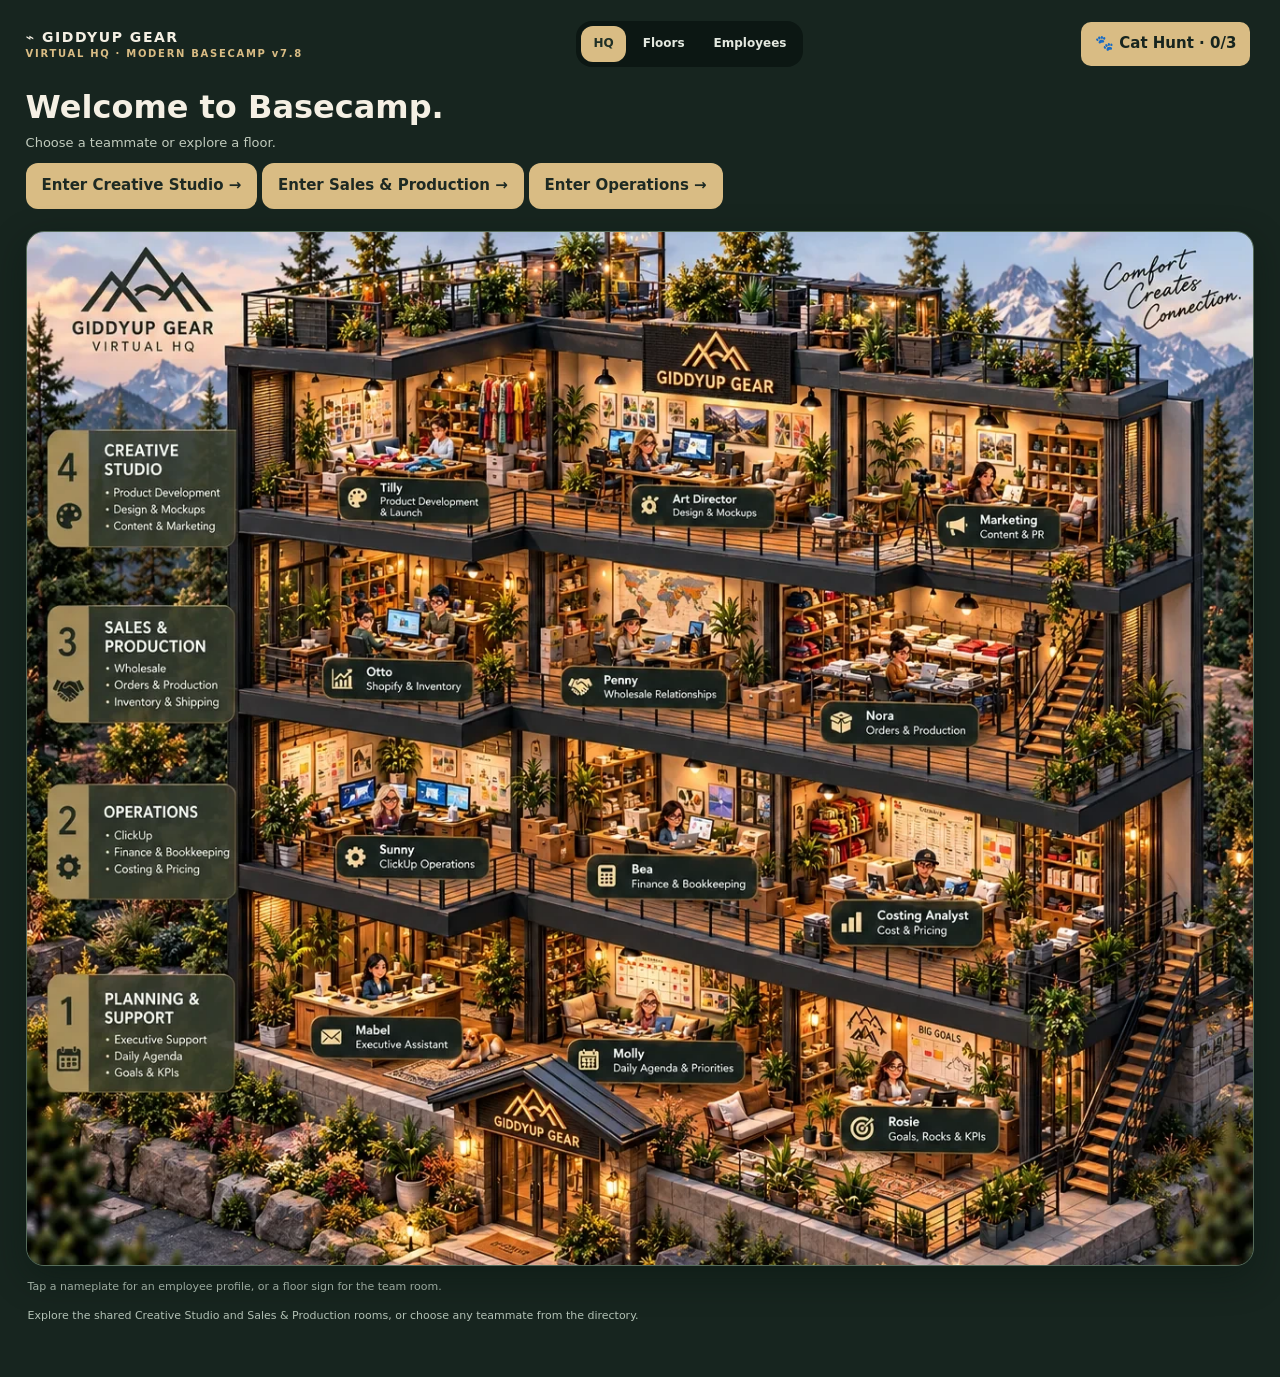
==== index.html @ e472e605 "Align mobile employee controls with approved two-person room artwork" ====
<!DOCTYPE html>
<html lang="en"><head><meta charset="utf-8"/><meta content="width=device-width,initial-scale=1,viewport-fit=cover" name="viewport"/><title>Giddyup Gear | Virtual HQ v7.8</title><style>*{box-sizing:border-box}body{margin:0;background:#17251f;color:#f5f0e4;font:15px/1.45 system-ui,-apple-system,sans-serif}button,input{font:inherit}button{cursor:pointer}button:focus-visible,input:focus-visible{outline:3px solid #d9bc84;outline-offset:2px}.app{max-width:1280px;margin:auto;padding:12px 12px 92px}.bar{display:flex;align-items:center;justify-content:space-between;gap:10px;flex-wrap:wrap;margin-bottom:12px}.brand{font-size:14px;letter-spacing:.11em;font-weight:900}.brand small{display:block;font-size:10px;color:#d9bc84;letter-spacing:.17em}.nav{display:flex;gap:5px;padding:5px;background:#0c1713;border-radius:16px}.nav button{border:0;border-radius:12px;padding:9px 12px;background:transparent;color:#e4e9e0;font-size:12px;font-weight:800}.nav button.active{background:#d9bc84;color:#203026}.intro{margin:18px 0 12px}.intro h1{font-size:clamp(23px,4vw,34px);margin:0 0 4px}.intro p{color:#c1cbbd;margin:0;font-size:13px}.panel{background:#25372f;border:1px solid #566c5b;border-radius:20px;overflow:hidden}.hero{position:relative}.hero img{width:100%;height:auto;display:block}.hero .hint{position:absolute;left:10px;bottom:10px;background:#14251bdc;border:1px solid #b4b89499;color:white;padding:7px 11px;border-radius:10px;font-size:12px}.hotspot{position:absolute;left:17%;width:82%;height:21%;border:0;background:transparent;color:transparent;cursor:pointer}.hotspot:focus-visible{outline:4px solid #d9bc84;background:#d9bc8433}.floorpick{display:grid;grid-template-columns:repeat(4,1fr);gap:8px;margin:12px 0}.floorpick button{background:#344a3c;color:#f6f0e2;border:1px solid #637a64;border-radius:12px;padding:10px 5px;font-size:12px;font-weight:800}.floorpick button.active{background:#d9bc84;color:#26362c}.floorimg{width:100%;display:block}.employee-row{display:grid;grid-template-columns:repeat(3,minmax(0,1fr));gap:8px;padding:12px;background:#20342a}.employee-row button{border:1px solid #8c9b81;border-radius:11px;background:#334c3d;color:#fff;padding:10px 4px;font-weight:800;font-size:12px}.employee-row button small{display:block;font-size:10px;font-weight:400;color:#d6d8ca}.directory{background:#f4f0e7;color:#29372c;padding:18px;border-radius:20px}.directory h2{margin:0}.directory p{font-size:13px;color:#687466}.search{width:100%;border:1px solid #c9cbbd;padding:12px;border-radius:11px;background:#fff}.filters{display:flex;flex-wrap:wrap;gap:6px;margin:13px 0}.filters button{border:1px solid #c3c8b9;background:#fff;border-radius:20px;padding:8px 11px;color:#344a3a;font-size:11px}.filters button.active{background:#344a3a;color:#fff}.cards{display:grid;grid-template-columns:repeat(3,minmax(0,1fr));gap:10px}.card{border:1px solid #dedbcd;border-radius:13px;background:#fffaf2;padding:0 0 12px;text-align:center;overflow:hidden;color:#25352b}.portrait{height:135px;background:linear-gradient(140deg,var(--shade),#f0e0c5);display:flex;justify-content:center;align-items:end}.portrait svg{height:130px;width:110px}.card strong{display:block;margin:8px 4px 0}.card span{font-size:10px;display:block;padding:0 4px;min-height:30px;color:#586b5d}.card em{font-size:10px;font-style:normal;color:#287448;font-weight:800}.card em.pending{color:#7d765f}.view[hidden]{display:none!important}.modal{position:fixed;inset:0;background:#07120ce0;z-index:10;display:none;align-items:center;justify-content:center;padding:15px}.modal.open{display:flex}.dialog{width:min(460px,100%);border-radius:20px;overflow:hidden;background:#f3efe4;color:#26352a}.dialog header{background:#2c4837;color:#fff;display:flex;justify-content:space-between;padding:14px}.dialog header button{background:transparent;border:0;color:#fff;font-size:21px}.dialog .content{padding:20px}.dialog h2{margin:0}.dialog p{font-size:13px;color:#57685a}.dialog .actions{display:flex;gap:9px;flex-wrap:wrap}.dialog .actions button{border:0;padding:12px;border-radius:10px;font-weight:800;background:#dcd8ca;color:#26352a}.dialog .actions button.primary{background:#31523c;color:white}.dialog .actions button:disabled{opacity:.5;cursor:not-allowed}.bottom{position:fixed;z-index:5;bottom:0;left:0;right:0;display:flex;justify-content:center;gap:5px;background:#111e19f5;padding:10px 10px max(10px,env(safe-area-inset-bottom));border-top:1px solid #65725e}.bottom button{flex:1;max-width:220px;border:0;border-radius:11px;background:#33463a;color:white;padding:11px 4px;font-size:12px;font-weight:800}.bottom button.active{background:#d9bc84;color:#1c2e21}.note{font-size:11px;color:#b3c2b6;margin:13px 2px}@media(min-width:760px){.cards{grid-template-columns:repeat(4,minmax(0,1fr))}.portrait{height:180px}.portrait svg{height:172px;width:150px}.app{padding:22px 25px 100px}.intro{margin:25px 0 16px}}.portrait{height:clamp(138px,26vw,235px);overflow:hidden;align-items:stretch}.portrait img{width:100%;height:100%;object-fit:cover;object-position:center 28%;display:block}.profile-image{width:100%;max-height:240px;object-fit:cover;object-position:center 27%;display:none;border-radius:13px;margin:0 0 14px}.profile-image.visible{display:block}.card{transition:transform .12s,box-shadow .12s}.card:active{transform:scale(.985)}.card.approved{border:2px solid #b89b63}.card em.approved-status{color:#5c6744}.floor-face{width:38px;height:38px;object-fit:cover;border-radius:50%;vertical-align:middle;margin-right:6px;border:2px solid #d9bc84}.employee-row button{min-height:78px}.employee-row button .floor-person{display:flex;align-items:center;justify-content:center;gap:4px}.employee-row button small{margin-top:5px}.studio-frame{position:relative;max-width:1300px;margin:0 auto;border-radius:18px;overflow:hidden;border:1px solid #8b8063;line-height:0;background:#17251f}
.studio-frame img{width:100%;height:auto;display:block}
.studio-target{position:absolute;cursor:pointer;border:2px solid transparent;background:transparent;border-radius:14px;padding:0;transition:background .15s,border-color .15s}
.studio-target:hover,.studio-target:focus-visible{border-color:#e8cc8b;background:#e8cc8b24;outline:none}
.studio-target span{position:absolute;bottom:3%;left:50%;transform:translateX(-50%);background:#15291fe8;color:#fff;border:1px solid #d9bc84;padding:9px 16px;border-radius:999px;font-weight:800;line-height:1.2;white-space:nowrap}
.studio-controls{display:flex;flex-wrap:wrap;gap:12px;justify-content:center;margin:16px auto}
.studio-controls button,.studio-entry{cursor:pointer;background:#d9bc84;color:#1e2a23;border:0;border-radius:12px;padding:12px 16px;font-weight:800}
.studio-entry{display:inline-block;margin:10px 0}
@media(max-width:700px){.studio-target span{display:none}.studio-target{border-radius:8px}.studio-controls{display:grid;grid-template-columns:1fr}.studio-controls button{min-height:44px}}
</style><style>#mobileHQ{display:none}.mobile-pairs{display:none}.mobile-pairs button{min-height:46px} @media(max-width:700px){#fullImg{display:none!important}#mobileHQ{display:block!important;width:100%;height:auto}.mobile-pairs{display:grid;grid-template-columns:repeat(2,minmax(0,1fr));gap:8px;margin:12px 0}.mobile-pairs button{border:1px solid #9ca88a;background:#263a2f;color:#f5f0e4;border-radius:12px;padding:10px;text-align:left;font-weight:700}.mobile-pairs small{display:block;color:#d9bc84;font-size:11px;font-weight:500}.hero .hint{display:none}}.studio-frame{position:relative;max-width:1300px;margin:0 auto;border-radius:18px;overflow:hidden;border:1px solid #8b8063;line-height:0;background:#17251f}
.studio-frame img{width:100%;height:auto;display:block}
.studio-target{position:absolute;cursor:pointer;border:2px solid transparent;background:transparent;border-radius:14px;padding:0;transition:background .15s,border-color .15s}
.studio-target:hover,.studio-target:focus-visible{border-color:#e8cc8b;background:#e8cc8b24;outline:none}
.studio-target span{position:absolute;bottom:3%;left:50%;transform:translateX(-50%);background:#15291fe8;color:#fff;border:1px solid #d9bc84;padding:9px 16px;border-radius:999px;font-weight:800;line-height:1.2;white-space:nowrap}
.studio-controls{display:flex;flex-wrap:wrap;gap:12px;justify-content:center;margin:16px auto}
.studio-controls button,.studio-entry{cursor:pointer;background:#d9bc84;color:#1e2a23;border:0;border-radius:12px;padding:12px 16px;font-weight:800}
.studio-entry{display:inline-block;margin:10px 0}
@media(max-width:700px){.studio-target span{display:none}.studio-target{border-radius:8px}.studio-controls{display:grid;grid-template-columns:1fr}.studio-controls button{min-height:44px}}
</style><style>
/* v7.1: portrait-first mobile HQ, preserving the complete building and signage */
@media(max-width:700px){
  html,body{width:100%;max-width:100%;overflow-x:hidden}
  .app{width:100%;max-width:100%;padding-left:8px;padding-right:8px}
  .hero{width:100%;overflow:hidden}
  #mobileHQ{display:block!important;width:100%!important;max-width:100%!important;height:auto!important;object-fit:contain!important;aspect-ratio:9/16}
  #fullImg{display:none!important}
  .mobile-pairs{grid-template-columns:repeat(2,minmax(0,1fr))}
}
.studio-frame{position:relative;max-width:1300px;margin:0 auto;border-radius:18px;overflow:hidden;border:1px solid #8b8063;line-height:0;background:#17251f}
.studio-frame img{width:100%;height:auto;display:block}
.studio-target{position:absolute;cursor:pointer;border:2px solid transparent;background:transparent;border-radius:14px;padding:0;transition:background .15s,border-color .15s}
.studio-target:hover,.studio-target:focus-visible{border-color:#e8cc8b;background:#e8cc8b24;outline:none}
.studio-target span{position:absolute;bottom:3%;left:50%;transform:translateX(-50%);background:#15291fe8;color:#fff;border:1px solid #d9bc84;padding:9px 16px;border-radius:999px;font-weight:800;line-height:1.2;white-space:nowrap}
.studio-controls{display:flex;flex-wrap:wrap;gap:12px;justify-content:center;margin:16px auto}
.studio-controls button,.studio-entry{cursor:pointer;background:#d9bc84;color:#1e2a23;border:0;border-radius:12px;padding:12px 16px;font-weight:800}
.studio-entry{display:inline-block;margin:10px 0}
@media(max-width:700px){.studio-target span{display:none}.studio-target{border-radius:8px}.studio-controls{display:grid;grid-template-columns:1fr}.studio-controls button{min-height:44px}}
</style><style id="v74-styles">
.hero .hotspot{display:none!important}
.hq-hit{position:absolute;z-index:3;border:0;background:transparent;color:transparent;cursor:pointer;border-radius:8px;padding:0;touch-action:manipulation}
.hq-hit:focus-visible{outline:3px solid #d9bc84;outline-offset:0;background:#d9bc843b}
.hq-hit.mobile{display:none}
.floor-toolbar{display:flex;align-items:center;justify-content:space-between;gap:10px;margin:4px 0 12px}
.floor-toolbar button{background:#d9bc84;color:#203026;border:0;border-radius:12px;padding:10px 14px;font-weight:800}
#floorCounter{font-size:12px;color:#d9bc84;font-weight:700}
#floorPeople button{transition:background .16s,transform .16s}
#floorPeople button:active{transform:scale(.98)}
#personStatus{font-size:13px}
@media(max-width:700px){
 .hq-hit.desktop{display:none}
 .hq-hit.mobile{display:block}
 #floorPeople{grid-template-columns:repeat(2,minmax(0,1fr));gap:10px}
 #floorPeople button{min-height:96px}
 #floorImg{aspect-ratio:1000/210;object-fit:cover;object-position:center;max-height:220px}
 #floorpick{grid-template-columns:repeat(3,minmax(0,1fr))}
 .mobile-pairs{grid-template-columns:repeat(2,minmax(0,1fr));gap:8px}
 .mobile-pairs button{min-height:58px}
 .hero .hint{display:block;position:static;border:0;border-radius:0;background:#14251b;color:#e8dec7;text-align:center;font-size:12px}
}
@media(min-width:701px){.mobile-pairs{display:none}}
@media(prefers-reduced-motion:reduce){*{scroll-behavior:auto!important;transition:none!important}}
.studio-frame{position:relative;max-width:1300px;margin:0 auto;border-radius:18px;overflow:hidden;border:1px solid #8b8063;line-height:0;background:#17251f}
.studio-frame img{width:100%;height:auto;display:block}
.studio-target{position:absolute;cursor:pointer;border:2px solid transparent;background:transparent;border-radius:14px;padding:0;transition:background .15s,border-color .15s}
.studio-target:hover,.studio-target:focus-visible{border-color:#e8cc8b;background:#e8cc8b24;outline:none}
.studio-target span{position:absolute;bottom:3%;left:50%;transform:translateX(-50%);background:#15291fe8;color:#fff;border:1px solid #d9bc84;padding:9px 16px;border-radius:999px;font-weight:800;line-height:1.2;white-space:nowrap}
.studio-controls{display:flex;flex-wrap:wrap;gap:12px;justify-content:center;margin:16px auto}
.studio-controls button,.studio-entry{cursor:pointer;background:#d9bc84;color:#1e2a23;border:0;border-radius:12px;padding:12px 16px;font-weight:800}
.studio-entry{display:inline-block;margin:10px 0}
@media(max-width:700px){.studio-target span{display:none}.studio-target{border-radius:8px}.studio-controls{display:grid;grid-template-columns:1fr}.studio-controls button{min-height:44px}}
</style><style id="v76-architectural-signage">
/* Wood-and-brass plaques sit inside the architectural sign positions, not floating labels. */
@media(min-width:701px){
 .hq-hit.desktop.floor-hit{color:inherit;display:flex;align-items:center;justify-content:flex-start;z-index:4}
 .beam-plaque{position:relative;display:flex;align-items:center;gap:4%;margin-left:7%;width:79%;min-height:63%;padding:5% 5%;border-radius:4px;
  color:#f7e8c3;text-shadow:0 1px 2px #150c07;line-height:1.12;
  background:repeating-linear-gradient(0deg,transparent 0 8px,#2b180c28 9px 10px),linear-gradient(155deg,#6c4328 0%,#382317 38%,#50311d 70%,#27170f 100%);
  border:3px ridge #956d41;box-shadow:inset 0 0 0 1px #25160e,inset 0 2px 5px #b0844b88,2px 5px 7px #140e09bb;
  transform:perspective(500px) rotateY(-4deg);pointer-events:none}
 .beam-plaque:before,.beam-plaque:after{content:"";position:absolute;top:8%;bottom:8%;width:2px;border-radius:2px;background:linear-gradient(#edc680,#715031,#ddad6c);box-shadow:1px 0 1px #241408}
 .beam-plaque:before{left:3%}.beam-plaque:after{right:3%}
 .plaque-number{font:900 clamp(13px,2.2vw,32px)/1 Georgia,serif;color:#e4bd7c;padding:0 4%;border-right:1px solid #b69262;}
 .plaque-name{flex:1;text-align:center;font:800 clamp(7px,1.05vw,16px)/1.2 system-ui,sans-serif;letter-spacing:.035em;}
 .hq-hit.desktop.floor-hit:hover .beam-plaque,.hq-hit.desktop.floor-hit:focus-visible .beam-plaque{box-shadow:inset 0 0 0 1px #25160e,0 0 0 3px #d9bc84,2px 5px 7px #140e09bb}
}
@media(max-width:700px){.beam-plaque{display:none}}
/* Popup usable on short phones, plus obvious focus. */
.dialog{max-height:calc(100dvh - 32px);overflow-y:auto}
.dialog .actions button:focus-visible,.card:focus-visible,#floorPeople button:focus-visible{outline:3px solid #a65f3c;outline-offset:2px}
@media(prefers-reduced-motion:reduce){.dialog,.card{transition:none!important}}
.studio-frame{position:relative;max-width:1300px;margin:0 auto;border-radius:18px;overflow:hidden;border:1px solid #8b8063;line-height:0;background:#17251f}
.studio-frame img{width:100%;height:auto;display:block}
.studio-target{position:absolute;cursor:pointer;border:2px solid transparent;background:transparent;border-radius:14px;padding:0;transition:background .15s,border-color .15s}
.studio-target:hover,.studio-target:focus-visible{border-color:#e8cc8b;background:#e8cc8b24;outline:none}
.studio-target span{position:absolute;bottom:3%;left:50%;transform:translateX(-50%);background:#15291fe8;color:#fff;border:1px solid #d9bc84;padding:9px 16px;border-radius:999px;font-weight:800;line-height:1.2;white-space:nowrap}
.studio-controls{display:flex;flex-wrap:wrap;gap:12px;justify-content:center;margin:16px auto}
.studio-controls button,.studio-entry{cursor:pointer;background:#d9bc84;color:#1e2a23;border:0;border-radius:12px;padding:12px 16px;font-weight:800}
.studio-entry{display:inline-block;margin:10px 0}
@media(max-width:700px){.studio-target span{display:none}.studio-target{border-radius:8px}.studio-controls{display:grid;grid-template-columns:1fr}.studio-controls button{min-height:44px}}
</style><style id="v77-wide-layout">
/* Wide desktop composition without stretching the original illustrated employees. */
@media(min-width:1000px){
 .app{max-width:1660px;padding:18px clamp(18px,2.2vw,38px) 100px}
 .hq-stage{display:grid;grid-template-columns:minmax(0,1.65fr) minmax(300px,.72fr);gap:16px;align-items:start}
 .hq-stage .hero{min-width:0;box-shadow:0 12px 35px #08150f77}
 .intro{margin:14px 0 12px}.intro h1{font-size:clamp(23px,2.4vw,32px)}
}
.desktop-wing{display:none}
@media(min-width:1000px){
 .desktop-wing{display:flex;flex-direction:column;gap:12px;min-height:100%;padding:clamp(18px,2.4vw,32px);border:1px solid #71836b;border-radius:20px;background:linear-gradient(155deg,#324c3c,#1a3027 75%);box-shadow:inset 0 1px #9aaf8566}
 .wing-kicker{color:#d9bc84;font-size:11px;font-weight:900;letter-spacing:.19em}
 .desktop-wing h2{font:700 clamp(27px,3.2vw,44px)/1.07 Georgia,serif;margin:0;color:#f5e7c8}
 .desktop-wing p{color:#d1d7c8;font-size:13px;margin:0 0 8px}
 .wing-floors{display:grid;gap:10px}
 .wing-floors button{display:grid;grid-template-columns:40px 1fr 20px;align-items:center;gap:12px;min-height:77px;text-align:left;color:#f6eedc;background:#1a2c23;border:1px solid #738064;border-radius:12px;padding:12px;cursor:pointer}
 .wing-floors button:hover,.wing-floors button:focus-visible{background:#455c44;outline:2px solid #d9bc84;outline-offset:2px}
 .wing-num{font:700 25px Georgia,serif;color:#d9bc84}
 .wing-floors strong,.wing-floors small{display:block}.wing-floors strong{font-size:14px}.wing-floors small{font-size:11px;color:#d2d3c5;margin-top:4px}
 .wing-foot{margin-top:auto;border-top:1px solid #8d9a7970;padding-top:14px;color:#d9bc84;letter-spacing:.09em;font-size:10px;font-weight:800}
}
@media(max-width:999px){.hq-stage{display:block}}
/* Maintain original 1000x1778 coordinate system, so every floor and employee target stays aligned. */
@media(max-width:700px){
 #mobileHQ{aspect-ratio:1000/1778!important;object-fit:fill!important}
 .hq-stage .hero{border-radius:14px}
 .mobile-pairs{gap:9px}
 .mobile-pairs button{min-height:64px;padding:11px;border-radius:13px}
 .mobile-pairs small{font-size:12px;line-height:1.35}
 .floor-toolbar{position:sticky;top:0;z-index:5;background:#17251ff0;padding:8px 0}
 #floorImg{aspect-ratio:1000/210;max-height:none}
 #floorPeople button{min-height:100px}
 .app{padding-bottom:calc(92px + env(safe-area-inset-bottom))}
}
@media(max-width:375px){.mobile-pairs button{padding:9px;font-size:12px}.mobile-pairs small{font-size:11px}}
.studio-frame{position:relative;max-width:1300px;margin:0 auto;border-radius:18px;overflow:hidden;border:1px solid #8b8063;line-height:0;background:#17251f}
.studio-frame img{width:100%;height:auto;display:block}
.studio-target{position:absolute;cursor:pointer;border:2px solid transparent;background:transparent;border-radius:14px;padding:0;transition:background .15s,border-color .15s}
.studio-target:hover,.studio-target:focus-visible{border-color:#e8cc8b;background:#e8cc8b24;outline:none}
.studio-target span{position:absolute;bottom:3%;left:50%;transform:translateX(-50%);background:#15291fe8;color:#fff;border:1px solid #d9bc84;padding:9px 16px;border-radius:999px;font-weight:800;line-height:1.2;white-space:nowrap}
.studio-controls{display:flex;flex-wrap:wrap;gap:12px;justify-content:center;margin:16px auto}
.studio-controls button,.studio-entry{cursor:pointer;background:#d9bc84;color:#1e2a23;border:0;border-radius:12px;padding:12px 16px;font-weight:800}
.studio-entry{display:inline-block;margin:10px 0}
@media(max-width:700px){.studio-target span{display:none}.studio-target{border-radius:8px}.studio-controls{display:grid;grid-template-columns:1fr}.studio-controls button{min-height:44px}}
</style>
<style id="v78-clean-desktop">
@media(min-width:701px) {
  .app {max-width:1500px;padding:18px clamp(16px,2vw,34px) 38px}
  .hq-stage {display:block!important}
  .hq-stage .hero {width:100%;max-width:100%;border-radius:18px;overflow:hidden}
  #fullImg {width:100%;height:auto;display:block}
  .hq-hit.desktop.floor-hit {display:block!important;background:transparent!important;color:transparent!important}
  .hq-hit.desktop.floor-hit .beam-plaque {display:none!important}
  .intro {margin:14px 0 12px}
  .intro h1 {font-size:clamp(23px,2.6vw,32px)}
  .bottom {display:none}
  .app {padding-bottom:40px}
  .hero .hint {display:none}
  .desktop-wing {display:none!important}
}
@media(max-width:700px) {
  .hq-stage {display:block!important}
  #mobileHQ {width:100%!important;height:auto!important;aspect-ratio:1000/1778!important}
  .intro {margin:12px 2px}
  .intro h1 {font-size:25px}
}
@media(min-width:701px) and (max-width:950px) {
  .app {padding:12px}
  .intro h1 {font-size:26px}
}
.studio-frame{position:relative;max-width:1300px;margin:0 auto;border-radius:18px;overflow:hidden;border:1px solid #8b8063;line-height:0;background:#17251f}
.studio-frame img{width:100%;height:auto;display:block}
.studio-target{position:absolute;cursor:pointer;border:2px solid transparent;background:transparent;border-radius:14px;padding:0;transition:background .15s,border-color .15s}
.studio-target:hover,.studio-target:focus-visible{border-color:#e8cc8b;background:#e8cc8b24;outline:none}
.studio-target span{position:absolute;bottom:3%;left:50%;transform:translateX(-50%);background:#15291fe8;color:#fff;border:1px solid #d9bc84;padding:9px 16px;border-radius:999px;font-weight:800;line-height:1.2;white-space:nowrap}
.studio-controls{display:flex;flex-wrap:wrap;gap:12px;justify-content:center;margin:16px auto}
.studio-controls button,.studio-entry{cursor:pointer;background:#d9bc84;color:#1e2a23;border:0;border-radius:12px;padding:12px 16px;font-weight:800}
.studio-entry{display:inline-block;margin:10px 0}
@media(max-width:700px){.studio-target span{display:none}.studio-target{border-radius:8px}.studio-controls{display:grid;grid-template-columns:1fr}.studio-controls button{min-height:44px}}
</style>
<style id="hq-operations-styles">
@media(max-width:700px){#studio .studio-target[data-studio-person="tilly"]{left:1%!important;top:24%!important;width:49%!important;height:52%!important}#studio .studio-target[data-studio-person="art"]{left:50%!important;top:30%!important;width:49%!important;height:48%!important}#studio .desktop-only-hotspot{display:none!important}#operations .desktop-operations-hotspot,#operations .desktop-operations-img{display:none!important}#operations .mobile-operations-hotspot,#operations .mobile-operations-img{display:block!important}#operations .studio-controls{grid-template-columns:1fr}}
#operations .mobile-operations-img,#operations .mobile-operations-hotspot{display:none!important}@media(max-width:700px){#operations .desktop-operations-img,#operations .desktop-operations-hotspot{display:none!important}#operations .mobile-operations-img{display:block!important}#operations .mobile-operations-hotspot{display:block!important}}#operations .studio-frame img{width:100%;height:auto;display:block}
<style id="hq-mobile-employee-consistency">
@media(max-width:700px){
#studio .studio-controls button[data-studio-person="marketing"]{display:none!important}
#operations .studio-controls button[data-studio-person="cost"]{display:none!important}
#studio .intro p::after{content:" On mobile, this room features Tilly and Sage.";display:block;margin-top:6px}
#operations .intro p::after{content:" On mobile, this room features Sunny and Bea.";display:block;margin-top:6px}
}
</style></head><body><main class="app"><header class="bar"><div class="brand">⌁ GIDDYUP GEAR<small>VIRTUAL HQ · MODERN BASECAMP v7.8</small></div><nav class="nav"><button class="active" data-go="hq">HQ</button><button data-go="floor">Floors</button><button data-go="people">Employees</button></nav></header>
<section class="view" id="hq"><div class="intro"><h1>Welcome to Basecamp.</h1><p>Choose a teammate or explore a floor.</p><button type="button" class="studio-entry" id="enterStudio">Enter Creative Studio →</button> <button type="button" class="studio-entry" id="enterSales">Enter Sales &amp; Production →</button> <button type="button" class="studio-entry" id="enterOperations">Enter Operations →</button></div><div class="hq-stage"><div class="panel hero"><img alt="Four-floor Giddyup Gear Virtual HQ, open-concept mountain headquarters with three employees on each floor" id="fullImg" src="assets/art-01.webp"/><img alt="Six-floor mobile Giddyup Gear Virtual HQ, two employees per floor, built-in wooden department signage and a cat" id="mobileHQ" width="1000" height="1778" loading="eager" decoding="async" src="assets/art-02.webp"/><button class="hq-hit desktop floor-hit" type="button" data-layout="desktop" data-level="0" aria-label="View desktop floor 4" style="left:1%;top:16%;width:18%;height:13%"><span class="beam-plaque"><span class="plaque-number">4</span><span class="plaque-name">CREATIVE<br>STUDIO</span></span></button><button class="hq-hit desktop person-hit" type="button" data-person-id="tilly" aria-label="Open Tilly profile" style="left:22%;top:19%;width:17%;height:12%"></button><button class="hq-hit desktop person-hit" type="button" data-person-id="art" aria-label="Open Sage profile" style="left:43%;top:19%;width:18%;height:12%"></button><button class="hq-hit desktop person-hit" type="button" data-person-id="marketing" aria-label="Open Nash profile" style="left:69%;top:19%;width:17%;height:12%"></button><button class="hq-hit desktop floor-hit" type="button" data-layout="desktop" data-level="1" aria-label="View desktop floor 3" style="left:1%;top:33%;width:18%;height:13%"><span class="beam-plaque"><span class="plaque-number">3</span><span class="plaque-name">SALES &<br>PRODUCTION</span></span></button><button class="hq-hit desktop person-hit" type="button" data-person-id="otto" aria-label="Open Otto profile" style="left:22%;top:35%;width:17%;height:12%"></button><button class="hq-hit desktop person-hit" type="button" data-person-id="penny" aria-label="Open Penny profile" style="left:43%;top:35%;width:18%;height:12%"></button><button class="hq-hit desktop person-hit" type="button" data-person-id="nora" aria-label="Open Nora profile" style="left:67%;top:35%;width:18%;height:12%"></button><button class="hq-hit desktop floor-hit" type="button" data-layout="desktop" data-level="2" aria-label="View desktop floor 2" style="left:1%;top:50%;width:18%;height:13%"><span class="beam-plaque"><span class="plaque-number">2</span><span class="plaque-name">OPERATIONS</span></span></button><button class="hq-hit desktop person-hit" type="button" data-person-id="sunny" aria-label="Open Sunny profile" style="left:22%;top:52%;width:17%;height:12%"></button><button class="hq-hit desktop person-hit" type="button" data-person-id="bea" aria-label="Open Bea profile" style="left:43%;top:52%;width:18%;height:12%"></button><button class="hq-hit desktop person-hit" type="button" data-person-id="cost" aria-label="Open Felix profile" style="left:67%;top:52%;width:18%;height:12%"></button><button class="hq-hit desktop floor-hit" type="button" data-layout="desktop" data-level="3" aria-label="View desktop floor 1" style="left:1%;top:67%;width:18%;height:13%"><span class="beam-plaque"><span class="plaque-number">1</span><span class="plaque-name">PLANNING &<br>SUPPORT</span></span></button><button class="hq-hit desktop person-hit" type="button" data-person-id="mabel" aria-label="Open Mabel profile" style="left:21%;top:69%;width:18%;height:12%"></button><button class="hq-hit desktop person-hit" type="button" data-person-id="molly" aria-label="Open Molly profile" style="left:43%;top:69%;width:18%;height:12%"></button><button class="hq-hit desktop person-hit" type="button" data-person-id="rosie" aria-label="Open Rosie profile" style="left:68%;top:69%;width:18%;height:12%"></button><button class="hq-hit mobile floor-hit" type="button" data-layout="mobile" data-level="0" aria-label="View mobile floor 6" style="left:2%;top:19.10%;width:23%;height:9.4%"></button><button class="hq-hit mobile person-hit" type="button" data-person-id="tilly" aria-label="Open Tilly profile" style="left:27.50%;top:19.50%;width:26%;height:8.6%"></button><button class="hq-hit mobile person-hit" type="button" data-person-id="art" aria-label="Open Sage profile" style="left:60.30%;top:19.50%;width:26%;height:8.6%"></button><button class="hq-hit mobile floor-hit" type="button" data-layout="mobile" data-level="1" aria-label="View mobile floor 5" style="left:2%;top:30.30%;width:23%;height:9.4%"></button><button class="hq-hit mobile person-hit" type="button" data-person-id="marketing" aria-label="Open Nash profile" style="left:27.50%;top:30.70%;width:26%;height:8.6%"></button><button class="hq-hit mobile person-hit" type="button" data-person-id="rosie" aria-label="Open Rosie profile" style="left:60.30%;top:30.70%;width:26%;height:8.6%"></button><button class="hq-hit mobile floor-hit" type="button" data-layout="mobile" data-level="2" aria-label="View mobile floor 4" style="left:2%;top:41.30%;width:23%;height:9.4%"></button><button class="hq-hit mobile person-hit" type="button" data-person-id="penny" aria-label="Open Penny profile" style="left:27.50%;top:41.70%;width:26%;height:8.6%"></button><button class="hq-hit mobile person-hit" type="button" data-person-id="nora" aria-label="Open Nora profile" style="left:60.30%;top:41.70%;width:26%;height:8.6%"></button><button class="hq-hit mobile floor-hit" type="button" data-layout="mobile" data-level="3" aria-label="View mobile floor 3" style="left:2%;top:52.70%;width:23%;height:9.4%"></button><button class="hq-hit mobile person-hit" type="button" data-person-id="otto" aria-label="Open Otto profile" style="left:27.50%;top:53.10%;width:26%;height:8.6%"></button><button class="hq-hit mobile person-hit" type="button" data-person-id="sunny" aria-label="Open Sunny profile" style="left:60.30%;top:53.10%;width:26%;height:8.6%"></button><button class="hq-hit mobile floor-hit" type="button" data-layout="mobile" data-level="4" aria-label="View mobile floor 2" style="left:2%;top:63.70%;width:23%;height:9.4%"></button><button class="hq-hit mobile person-hit" type="button" data-person-id="bea" aria-label="Open Bea profile" style="left:27.50%;top:64.10%;width:26%;height:8.6%"></button><button class="hq-hit mobile person-hit" type="button" data-person-id="cost" aria-label="Open Felix profile" style="left:60.30%;top:64.10%;width:26%;height:8.6%"></button><button class="hq-hit mobile floor-hit" type="button" data-layout="mobile" data-level="5" aria-label="View mobile floor 1" style="left:2%;top:74.90%;width:23%;height:9.4%"></button><button class="hq-hit mobile person-hit" type="button" data-person-id="mabel" aria-label="Open Mabel profile" style="left:27.50%;top:75.30%;width:26%;height:8.6%"></button><button class="hq-hit mobile person-hit" type="button" data-person-id="molly" aria-label="Open Molly profile" style="left:60.30%;top:75.30%;width:26%;height:8.6%"></button><div class="hint">Select a teammate or floor</div></div></div></div><div aria-label="Mobile floor directory" class="mobile-pairs" id="mobilePairs"></div><p class="note">Tap a nameplate for an employee profile, or a floor sign for the team room.</p></section>
<section class="view" hidden="" id="floor"><div class="intro"><h1 id="floorTitle">Creative Studio</h1><p>Explore the room, then tap the employee you need.</p></div><div class="floor-toolbar"><button type="button" id="backToHQ">← Back to HQ</button><span id="floorCounter" aria-live="polite"></span></div><div class="floorpick" id="floorpick"></div><button type="button" class="studio-entry" id="floorStudioEntry" hidden>Explore shared Creative Studio →</button><button type="button" class="studio-entry" id="floorSalesEntry" hidden>Explore shared Sales &amp; Production →</button><button type="button" class="studio-entry" id="floorOperationsEntry" hidden>Explore shared Operations →</button><div class="panel"><img alt="Illustrated department room" class="floorimg" id="floorImg" src="assets/art-03.webp"/><div class="employee-row" id="floorPeople"></div></div><p class="note">Each room is part of the original headquarters illustration. Tap a teammate to view their profile.</p></section>
<section class="view" hidden id="sales">
<div class="intro"><h1>Sales &amp; Production</h1><p>Meet Otto, Penny, and Nora in their shared workspace, one level below Creative Studio.</p></div>
<div class="floor-toolbar"><button type="button" id="salesBack">← Back to HQ</button><button type="button" class="studio-entry" id="salesToStudio">Up to Creative Studio ↑</button> <button type="button" class="studio-entry" id="salesToOperations">Down to Operations ↓</button></div>
<div class="studio-frame"><img src="assets/sales-production-approved-v1.png" width="1536" height="1024" alt="Sales and Production: Otto at his systems desk on the left, Penny at the wholesale buyer desk in the center, and Nora at her sewing and fulfillment workbench on the right, beneath a timber ceiling with mountain views."/>
<button class="studio-target" data-studio-person="otto" style="left:4%;top:25%;width:24%;height:39%" aria-label="Open Otto's profile"></button>
<button class="studio-target" data-studio-person="penny" style="left:42%;top:24%;width:24%;height:29%" aria-label="Open Penny's profile"></button>
<button class="studio-target" data-studio-person="nora" style="left:75%;top:24%;width:22%;height:30%" aria-label="Open Nora's profile"></button></div>
<div class="studio-controls"><button data-studio-person="otto">Otto · E-Commerce &amp; Systems</button><button data-studio-person="penny">Penny · Wholesale Relationships</button><button data-studio-person="nora">Nora · Orders &amp; Production</button></div><p class="note">Select a teammate in the room or use the buttons below to open their profile.</p></section><section class="view" hidden id="operations">
<div class="intro"><h1>Operations</h1><p>Meet Sunny, Bea, and Felix in their shared workspace.</p></div>
<div class="floor-toolbar"><button type="button" id="operationsBack">← Back to HQ</button><button type="button" id="operationsToSales" class="studio-entry">Up to Sales &amp; Production ↑</button></div>
<div class="studio-frame">
<img class="desktop-operations-img" src="assets/operations-desktop-approved-v1.png" alt="Operations room: Sunny on the left, Bea in the middle, Felix on the right."/>
<img class="mobile-operations-img" src="assets/operations-mobile-sunny-bea-approved-v1.png" alt="Mobile Operations room: Sunny and Bea."/>
<button class="studio-target desktop-operations-hotspot" data-studio-person="sunny" style="left:3%;top:26%;width:29%;height:57%" aria-label="Open Sunny's profile"></button>
<button class="studio-target desktop-operations-hotspot" data-studio-person="bea" style="left:35%;top:26%;width:29%;height:57%" aria-label="Open Bea's profile"></button>
<button class="studio-target desktop-operations-hotspot" data-studio-person="cost" style="left:67%;top:26%;width:30%;height:57%" aria-label="Open Felix's profile"></button>
<button class="studio-target mobile-operations-hotspot" data-studio-person="sunny" style="left:2%;top:27%;width:46%;height:55%" aria-label="Open Sunny's profile"></button>
<button class="studio-target mobile-operations-hotspot" data-studio-person="bea" style="left:51%;top:27%;width:47%;height:55%" aria-label="Open Bea's profile"></button>
</div><div class="studio-controls"><button data-studio-person="sunny">Sunny · Operations</button><button data-studio-person="bea">Bea · Finance &amp; Bookkeeping</button><button data-studio-person="cost">Felix · Costing &amp; Profitability</button></div>
<p class="note">Select an employee or use the profile buttons.</p></section><section class="view" hidden id="studio">
 <div class="intro"><h1>Creative Studio</h1><p>Meet Tilly, Sage, and Nash in their shared workspace.</p></div>
 <div class="floor-toolbar"><button type="button" id="studioBack">← Back to HQ</button><button type="button" class="studio-entry" id="studioToSales">Down to Sales &amp; Production ↓</button></div>
 <div class="studio-frame">
  <picture><source media="(max-width:700px)" srcset="assets/creative-mobile-tilly-sage-approved-v1.png"><img src="assets/creative-studio-approved-v1.png" alt="Shared Creative Studio: Tilly at the fabric workbench on the left, Sage at the design monitors in the center, and Nash at the marketing desk on the right, with the rooftop lounge beyond." id="studioArt"/></picture>
  <button class="studio-target" data-studio-person="tilly" style="left:6%;top:31%;width:24%;height:44%" aria-label="Open Tilly's profile"></button>
  <button class="studio-target" data-studio-person="art" style="left:35%;top:34%;width:26%;height:43%" aria-label="Open Sage's profile"></button>
  <button class="studio-target" data-studio-person="marketing" class="desktop-only-hotspot" style="left:66%;top:39%;width:27%;height:43%" aria-label="Open Nash's profile"></button>
 </div>
 <div class="studio-controls"><button data-studio-person="tilly">Tilly · Product Development</button><button data-studio-person="art">Sage · Artwork & Design</button><button data-studio-person="marketing">Nash · Marketing & PR</button></div>
 <p class="note">Select an employee in the artwork or use the buttons below. Assistant links open in ChatGPT and still require live acceptance testing.</p>
 </section><section class="view" hidden="" id="people"><div class="intro"><h1>AI Employee Directory</h1><p>Skip the building and find your assistant directly.</p></div><div class="directory"><h2>Meet the team</h2><p>Choose an employee to see their approved portrait and launch ChatGPT when connected.</p><input aria-label="Search employees" class="search" id="search" placeholder="Search employees or jobs…"/><div class="filters" id="filters"></div><div class="cards" id="cards"></div></div></section><p class="note">Explore the shared Creative Studio and Sales &amp; Production rooms, or choose any teammate from the directory.</p></main><nav aria-label="App navigation" class="bottom"><button class="active" data-go="hq">⌂ Headquarters</button><button data-go="floor">▤ Floors</button><button data-go="people">♙ Employees</button></nav>
<div aria-labelledby="personName" aria-modal="true" class="modal" id="modal" role="dialog"><div class="dialog" role="dialog" aria-modal="true" aria-labelledby="personName"><header><strong>AI EMPLOYEE</strong><button aria-label="Close" id="close">✕</button></header><div class="content"><img alt="" class="profile-image" id="personImage"/><h2 id="personName"></h2><strong id="personRole"></strong><p id="personDesc"></p><p id="personStatus"></p><div class="actions"><button class="primary" id="launch">Open assistant ↗</button><button id="cancel">Back</button></div></div></div></div><script>
const employees=[
{id:'tilly',name:'Tilly',role:'Product Development & Launch',desc:'Develops individual Giddyup Gear products, including naming, SKUs, product copy, and approved launches.',dept:'Creative',room:'Product Studio',prop:'🧵',skin:'#d9a47e',hair:'#75462f',shirt:'#687155',bg:'#d9bd9b',link:'https://chatgpt.com/plugins/plugins_6ace8667abcc8191bbabb7dd200dd484'},
{id:'art',name:'Sage',role:'GUG Creative Studio',desc:'Giddyup Glove print layouts (24 × 7), artwork revisions, left- and right-side product mockups, and approved visual assets.',dept:'Creative',room:'Design Atelier',prop:'🎨',skin:'#b67c56',hair:'#302c29',shirt:'#a65f3c',bg:'#c9d2bd',link:'https://chatgpt.com/plugins/plugins_6acf0c13bf4c819190579863489404c4'},
{id:'marketing',name:'Nash',role:'Marketing, Affiliates & PR',desc:'Marketing campaigns, blog content, newsletters, social media, GUG Groupies affiliates, influencer partnerships and PR.',dept:'Creative',room:'Content Studio',prop:'📷',skin:'#d9aa86',hair:'#ab6b36',shirt:'#6b8d95',bg:'#d4c4aa',link:'https://chatgpt.com/plugins/plugins_6ad02aa32764819196788c2315d3a755'},
{id:'otto',name:'Otto',role:'E-Commerce & Integrations',desc:'Shopify storefront, B2B and Faire catalog setup, Airtable inventory, Make integrations and e-commerce diagnostics. Currently restricted to read-only diagnostics pending SOP review and acceptance testing.',dept:'Sales & Production',room:'Commerce Lab',prop:'💻',skin:'#b98b69',hair:'#3d342e',shirt:'#506f69',bg:'#c8d0c2',link:'https://chatgpt.com/plugins/plugins_6ad02b3a948c8191aaca6b96341307d5'},
{id:'penny',name:'Penny',role:'Wholesale, Custom & Business Relationships',desc:'Wholesale and custom-branded accounts, collaborations, trade-show leads, Airtable CRM, Gmail drafts and buyer follow-ups.',dept:'Sales & Production',room:'Wholesale Desk',prop:'📨',skin:'#edb58c',hair:'#7c4b2d',shirt:'#ad7854',bg:'#e0c4a7',link:'https://chatgpt.com/plugins/plugins_6acfe5ce5ee08191ac26b3b1ec987702'},
{id:'nora',name:'Nora',role:'Orders & Production',desc:'Customer estimates, active orders, production planning and fulfillment.',dept:'Sales & Production',room:'Production Hub',prop:'📦',skin:'#c99570',hair:'#53372b',shirt:'#687155',bg:'#d4c9af',link:'https://chatgpt.com/plugins/plugins_6ad02f1e4b588191b9b9fedb6d658b73'},
{id:'sunny',name:'Sunny',role:'ClickUp Operations Manager',desc:'Task-system hygiene, duplicate prevention, workflows and ClickUp structure.',dept:'Operations',room:'Workflow Office',prop:'📋',skin:'#d8a47b',hair:'#aa7445',shirt:'#7d8b77',bg:'#cbd4c2',link:'https://chatgpt.com/plugins/plugins_6ad02f27d7588191a0c77c439c169771'},
{id:'bea',name:'Bea',role:'Finance & Bookkeeping',desc:'Receipts, reconciliation, bookkeeping, expense categorization and finance records.',dept:'Operations',room:'Finance Office',prop:'🧮',skin:'#d3a17c',hair:'#7c573c',shirt:'#a65f3c',bg:'#ddcbb3',link:'https://chatgpt.com/plugins/plugins_6ad02f2276c881918d10fb3a36004442'},
{id:'cost',name:'Felix',role:'Labor & COGS Analyst',desc:'Clockify timing analysis, sewing labor, materials, production efficiency, COGS and profitability scenarios.',dept:'Operations',room:'Costing Lab',prop:'📊',skin:'#b9815e',hair:'#333333',shirt:'#6b8d95',bg:'#c9c6b5',link:'https://chatgpt.com/plugins/plugins_6acfdca8722481919a88d2b738b90c72'},
{id:'mabel',name:'Mabel',role:'Personal Operations Assistant',desc:'Captures requests, calendar events and tasks, checks duplicates and routes work to the correct systems.',dept:'Planning',room:'Welcome Desk',prop:'☕',skin:'#e1ac84',hair:'#713f32',shirt:'#687155',bg:'#e2c6aa',link:'https://chatgpt.com/plugins/plugins_6acec8bc41808191839c12f1e86936b0'},
{id:'molly',name:'Molly',role:'Daily Agenda & Priorities',desc:'Daily agenda, current priorities and visual briefings from the latest available sources.',dept:'Planning',room:'Agenda Nook',prop:'🗓️',skin:'#e4b48e',hair:'#b27b4c',shirt:'#8b6e57',bg:'#d6d1bb',link:'https://chatgpt.com/plugins/plugins_6ad02f2b741c8191ad6795e8cbc15931'},
{id:'rosie',name:'Rosie',role:'Goals, Rocks & KPI Performance',desc:'Annual goals, quarterly Rocks, KPIs and performance check-ins.',dept:'Planning',room:'Strategy Corner',prop:'🎯',skin:'#c88e69',hair:'#5e352a',shirt:'#a65f3c',bg:'#d9c3ae',link:'https://chatgpt.com/plugins/plugins_6ad03e93fa98819193a2c92ee74676cb'}
];
const desktopFloors=[
 {name:'Creative Studio',ids:['tilly','art','marketing'],image:'assets/art-03.webp'},
 {name:'Sales & Production',ids:['otto','penny','nora'],image:'assets/art-05.webp'},
 {name:'Operations',ids:['sunny','bea','cost'],image:'assets/art-06.webp'},
 {name:'Planning & Support',ids:['mabel','molly','rosie'],image:'assets/art-07.webp'}
];
const mobileFloors=[
 {name:'Creative Studio',ids:['tilly','art'],image:'assets/mobile-floor-6.webp'},
 {name:'Marketing & Strategy',ids:['marketing','rosie'],image:'assets/mobile-floor-5.webp'},
 {name:'Sales & Production',ids:['penny','nora'],image:'assets/mobile-floor-4.webp'},
 {name:'Systems & Inventory',ids:['otto','sunny'],image:'assets/mobile-floor-3.webp'},
 {name:'Finance & Costing',ids:['bea','cost'],image:'assets/mobile-floor-2.webp'},
 {name:'Planning & Support',ids:['mabel','molly'],image:'assets/mobile-floor-1.webp'}
];
const art={full:'assets/art-01.webp'};
const $=s=>document.querySelector(s);
let activeFloor=0,activeLayout='desktop',filter='All',previousFocus=null;
const phone=()=>window.matchMedia('(max-width:700px)').matches;
const currentFloors=()=>activeLayout==='mobile'?mobileFloors:desktopFloors;
function show(v){document.querySelectorAll('.view').forEach(x=>x.hidden=x.id!==v);document.querySelectorAll('[data-go]').forEach(x=>x.classList.toggle('active',x.dataset.go===v));window.scrollTo({top:0,behavior:'instant'})}
function openFloor(index,layout){activeLayout=layout|| (phone()?'mobile':'desktop');activeFloor=Math.min(Math.max(index,0),currentFloors().length-1);if(activeLayout==='desktop'){if(activeFloor===0){openStudio();return}if(activeFloor===1){openSales();return}if(activeFloor===2){openOperations();return}}else if(activeFloor===0){openStudio();return}renderFloor();show('floor')}
document.querySelectorAll('[data-go]').forEach(x=>x.onclick=()=>{if(x.dataset.go==='floor')openFloor(0,phone()?'mobile':'desktop');else show(x.dataset.go)});
$('#fullImg').src=art.full;
document.querySelectorAll('[data-layout][data-level]').forEach(x=>x.addEventListener('click',()=>openFloor(Number(x.dataset.level),x.dataset.layout)));
document.querySelectorAll('.hq-hit[data-person-id]').forEach(x=>x.addEventListener('click',()=>{const e=employees.find(e=>e.id===x.dataset.personId);if(e)openPerson(e)}));
$('#backToHQ').onclick=()=>show('hq');
function openStudio(){show('studio')}
function openSales(){show('sales')}
function openOperations(){show('operations')}
$('#enterOperations').onclick=openOperations;
$('#floorOperationsEntry').onclick=openOperations;
$('#operationsBack').onclick=()=>show('hq');
$('#operationsToSales').onclick=openSales;
$('#salesToOperations').onclick=openOperations;
$('#enterSales').onclick=openSales;
$('#floorSalesEntry').onclick=openSales;
$('#studioToSales').onclick=openSales;
$('#salesToStudio').onclick=openStudio;
$('#salesBack').onclick=()=>show('hq');
$('#enterStudio').onclick=openStudio;
$('#studioBack').onclick=()=>show('hq');
$('#floorStudioEntry').onclick=openStudio;
document.querySelectorAll('[data-studio-person]').forEach(b=>b.addEventListener('click',()=>{const e=employees.find(x=>x.id===b.dataset.studioPerson);if(e)openPerson(e)}));
function renderFloor(){const floors=currentFloors(),f=floors[activeFloor];
 $('#floorOperationsEntry').hidden=!(activeLayout==='desktop' && activeFloor===2);$('#floorStudioEntry').hidden=!(activeFloor===0);$('#floorSalesEntry').hidden=!(activeLayout==='desktop' && activeFloor===1);$('#floorTitle').textContent=f.name;$('#floorCounter').textContent='Floor '+(floors.length-activeFloor)+' of '+floors.length;
 $('#floorImg').src=f.image;$('#floorImg').alt=f.name+' illustrated workspace with '+f.ids.length+' employees';
 $('#floorpick').innerHTML='';floors.forEach((item,i)=>{const b=document.createElement('button');b.className=i===activeFloor?'active':'';b.textContent='Floor '+(floors.length-i);b.setAttribute('aria-label','Floor '+(floors.length-i)+': '+item.name);b.setAttribute('aria-pressed',String(i===activeFloor));b.onclick=()=>openFloor(i,activeLayout);$('#floorpick').appendChild(b)});
 $('#floorPeople').innerHTML='';f.ids.forEach(id=>{const e=employees.find(x=>x.id===id);if(!e)return;const b=document.createElement('button');b.innerHTML='<div class="floor-person">'+(approvedPortraits[e.id]?'<img class="floor-face" src="'+approvedPortraits[e.id]+'" alt="">':'')+e.name+'</div><small>'+e.role+'</small>';b.onclick=()=>openPerson(e);$('#floorPeople').appendChild(b)})
}
function renderMobileDirectory(){const root=$('#mobilePairs');root.innerHTML='';mobileFloors.forEach((f,i)=>{const b=document.createElement('button');b.type='button';b.innerHTML='<strong>Floor '+(6-i)+' · '+f.name+'</strong><small>'+f.ids.map(id=>employees.find(e=>e.id===id)?.name).join(' + ')+'</small>';b.onclick=()=>openFloor(i,'mobile');root.appendChild(b)})}
function avatar(e){const glasses=['tilly','molly','sunny','bea','nora','art'].includes(e.id);return `<svg viewBox="0 0 110 135" aria-hidden="true" xmlns="http://www.w3.org/2000/svg"><path d="M16 135 Q18 95 43 93 L67 93 Q92 95 94 135" fill="${e.shirt}"/><path d="M43 90h24v18q-12 12-24 0z" fill="${e.skin}"/><ellipse cx="55" cy="55" rx="34" ry="43" fill="${e.hair}"/><ellipse cx="55" cy="62" rx="27" ry="34" fill="${e.skin}"/><path d="M26 50 Q28 14 56 17 Q85 18 84 52 Q69 41 64 29 Q51 49 26 50" fill="${e.hair}"/><ellipse cx="45" cy="63" rx="3" ry="4" fill="#282d28"/><ellipse cx="65" cy="63" rx="3" ry="4" fill="#282d28"/>${glasses?'<g fill="none" stroke="#383b35" stroke-width="2.8"><rect x="33" y="54" width="21" height="18" rx="7"/><rect x="56" y="54" width="21" height="18" rx="7"/><path d="M54 60h3"/></g>':''}<path d="M49 79 Q55 84 61 79" fill="none" stroke="#8b4e44" stroke-width="2" stroke-linecap="round"/></svg>`}
const approvedPortraits={"tilly":"assets/art-08.webp","mabel":"assets/art-09.webp","art":"assets/art-10.webp","otto":"assets/art-11.webp","penny":"assets/art-12.webp","nora":"assets/art-13.webp","bea":"assets/art-14.webp","cost":"assets/art-15.webp","sunny":"assets/art-16.webp","molly":"assets/art-17.webp","rosie":"assets/art-18.webp","marketing":"assets/art-19.webp"};
const groups=['All','Creative','Sales & Production','Operations','Planning'];function renderFilters(){$('#filters').innerHTML='';groups.forEach(g=>{const b=document.createElement('button');b.textContent=g;b.className=filter===g?'active':'';b.onclick=()=>{filter=g;renderFilters();renderCards()};$('#filters').appendChild(b)})}
function renderCards(){const q=$('#search').value.toLowerCase();$('#cards').innerHTML='';employees.filter(e=>(filter==='All'||e.dept===filter)&&(e.name+' '+e.role).toLowerCase().includes(q)).forEach(e=>{const b=document.createElement('button');b.className='card'+(approvedPortraits[e.id]?' approved':'');b.style.setProperty('--shade',e.bg);b.innerHTML=`<div class="portrait">${approvedPortraits[e.id]?`<img src="${approvedPortraits[e.id]}" alt="Portrait of ${e.name}" loading="lazy">`:avatar(e)}</div><strong>${e.name}</strong><span>${e.role}</span><em class="${e.link?'':'pending'}">${e.link?'● PLUGIN INSTALLED':'◇ LINK PENDING'}</em>${approvedPortraits[e.id]?'<em class="approved-status">✓ APPROVED PORTRAIT</em>':''}`;b.onclick=()=>openPerson(e);$('#cards').appendChild(b)})}
function openPerson(e){previousFocus=document.activeElement;const photo=$('#personImage');photo.classList.toggle('visible',!!approvedPortraits[e.id]);photo.src=approvedPortraits[e.id]||'';photo.alt=approvedPortraits[e.id]?'Approved portrait of '+e.name:'';$('#personName').textContent=e.name;$('#personRole').textContent=e.role;$('#personDesc').textContent=e.desc;$('#personStatus').textContent=e.link?'ChatGPT assistant link is configured; live connection and permissions have not been verified in this pilot.':'This is a planned or existing role without a verified plugin link in the app yet.';$('#launch').disabled=!e.link;$('#launch').textContent=e.link?'Open '+e.name+' in ChatGPT ↗':'Assistant link pending';$('#launch').onclick=()=>{if(e.link)window.open(e.link,'_blank','noopener,noreferrer')};$('#modal').classList.add('open');$('#close').focus()}
function close(){$('#modal').classList.remove('open');if(previousFocus&&previousFocus.focus)previousFocus.focus()}$('#close').onclick=close;$('#cancel').onclick=close;$('#modal').onclick=e=>{if(e.target.id==='modal')close()};document.addEventListener('keydown',e=>{if(e.key==='Escape')close()});$('#search').oninput=renderCards;renderMobileDirectory();renderFloor();renderFilters();renderCards();
</script><script>window.addEventListener("resize",()=>{if(document.querySelector("#floor")&&!document.querySelector("#floor").hidden){const target=window.matchMedia("(max-width:700px)").matches?"mobile":"desktop";if(activeLayout!==target)openFloor(0,target)}});</script><script>
(() => {
  const key='giddyup-cat-hunt-v1', cats=['sage','visitor','molly'];
  let found=new Set();
  try { const saved=JSON.parse(localStorage.getItem(key)||'[]'); if(Array.isArray(saved))found=new Set(saved.filter(x=>cats.includes(x))); } catch {}
  const style=document.createElement('style');
  style.textContent=`.hunt-pet{position:absolute;z-index:5;background:none;border:0;padding:0;min-width:36px;min-height:36px;cursor:pointer}.hunt-pet svg{width:100%;height:100%;filter:drop-shadow(1px 2px 2px #0008)}.hunt-pet:focus-visible{outline:3px solid #ecd194;border-radius:12px}.hunt-pet.found{outline:2px dotted #ecd194;border-radius:12px}.hunt-panel{background:#24372c;border:1px solid #b89b63;border-radius:18px;padding:18px;margin:16px 0}.hunt-panel button,.hunt-open{background:#d9bc84;color:#17251f;border:0;border-radius:10px;padding:10px 14px;min-height:44px;margin:4px;font-weight:700}.hunt-links{display:flex;flex-wrap:wrap}.hunt-grid{display:grid;grid-template-columns:repeat(4,1fr);gap:10px;max-width:540px;margin:18px auto}.hunt-grid button{min-height:72px;font-size:30px;margin:0}.hunt-grid button:disabled{opacity:.75}.hunt-status{min-height:1.5em}.hunt-panel [hidden]{display:none!important}`;
  document.head.append(style);
  const panel=document.createElement('section');panel.className='view hunt-panel';panel.id='catHunt';panel.hidden=true;
  panel.innerHTML=`<h1>Basecamp Cat Hunt</h1><p>Three cats have made themselves at home. Explore the rooms and tap each cat you spot. Find all three to unlock the secret lounge!</p><p id="huntCount"></p><div class="hunt-links"><button data-hunt-room="studio">Creative Studio</button><button data-hunt-room="sales">Sales &amp; Production</button><button id="huntPlanning">Planning &amp; Support</button></div><button id="huntHint">A little hint</button><button id="huntHome">Back to HQ</button><button id="huntReset">Restart cat hunt</button><p class="hunt-status" id="huntMessage" role="status" aria-live="polite"></p><section id="catLounge" hidden><h2>Welcome to the Secret Cat Lounge!</h2><p>Match the six pairs of basecamp treasures. Take your time—this is a cozy break.</p><p id="matchStatus" role="status" aria-live="polite"></p><div class="hunt-grid" id="matchGrid"></div><button id="newMatch">Shuffle &amp; play again</button></section><p class="note">Your finds are saved in this browser when local storage is available.</p>`;
  document.querySelector('main').append(panel);
  const entry=document.createElement('button');entry.className='hunt-open';entry.onclick=()=>{show('catHunt');update()};document.querySelector('.bar').append(entry);
  const toast=document.createElement('p');toast.className='hunt-status';toast.setAttribute('role','status');toast.style.cssText='position:fixed;bottom:74px;left:50%;transform:translateX(-50%);z-index:30;background:#17251ff5;color:#f5f0e4;padding:10px 18px;border-radius:12px;pointer-events:none;max-width:90vw';toast.hidden=true;document.body.append(toast);let toastTimer;
  function update(){entry.textContent='🐾 Cat Hunt · '+found.size+'/3';document.querySelector('#huntCount').textContent=found.size+' of 3 cats found';document.querySelector('#catLounge').hidden=found.size!==3;document.querySelectorAll('[data-cat]').forEach(b=>{b.classList.toggle('found',found.has(b.dataset.cat));b.setAttribute('aria-pressed',String(found.has(b.dataset.cat)))});}
  function discover(id){if(found.has(id))return;found.add(id);try{localStorage.setItem(key,JSON.stringify([...found]))}catch{}update();const message=found.size===3?'All three found! Open Cat Hunt to enter your secret lounge.':'You found a cat! '+found.size+' of 3 discovered.';document.querySelector('#huntMessage').textContent=message;toast.textContent=message;toast.hidden=false;clearTimeout(toastTimer);toastTimer=setTimeout(()=>toast.hidden=true,5000);}
  const catSvg=`<svg viewBox="0 0 80 70" aria-hidden="true"><path d="M53 59Q79 60 71 39" fill="none" stroke="#b78c62" stroke-width="8" stroke-linecap="round"/><ellipse cx="39" cy="49" rx="24" ry="17" fill="#b78c62"/><path d="M20 36L19 10 32 20Q40 16 47 20L60 10 59 38Q41 54 20 36" fill="#b78c62"/><path d="M23 18L24 29 30 23M55 18L54 29 48 23" fill="#dfad9c"/><path d="M29 32l5 1m14-1l-5 1" stroke="#24372c" stroke-width="3"/><path d="M37 37l4 3 4-3" fill="#73493f"/><path d="M34 41l-17 1m17-5l-18-3m31 7l17 1m-17-5l18-3" stroke="#eee0ca" stroke-width="1.5"/></svg>`;
  function pet(parent,id,position,draw){const b=document.createElement('button');b.className='hunt-pet';b.dataset.cat=id;b.style.cssText=position;b.setAttribute('aria-label',id==='molly'?"Find Molly's cat":'Find a hidden cat');if(draw)b.innerHTML=catSvg;b.onclick=()=>discover(id);parent.append(b);return b;}
  pet(document.querySelector('#studio .studio-frame'),'sage','left:46%;top:69%;width:11%;height:12%',false);
  pet(document.querySelector('#sales .studio-frame'),'visitor','left:92%;top:50%;width:4%;height:6%',true);
  const img=document.querySelector('#floorImg'),wrap=document.createElement('div');wrap.style.position='relative';img.before(wrap);wrap.append(img);
  const molly=pet(wrap,'molly','left:43%;top:65%;width:5%;height:9%',true);
  const parrot=document.createElement('span');parrot.textContent='🦜';parrot.setAttribute('role','img');parrot.setAttribute('aria-label',"Mabel's parrot");parrot.style.cssText='position:absolute;left:22%;top:35%;font-size:clamp(18px,3vw,36px);pointer-events:none';wrap.append(parrot);
  function floorPets(){const visible=img.getAttribute('src')==='assets/art-07.webp'||img.getAttribute('src')==='assets/mobile-floor-1.webp';molly.hidden=!visible;parrot.hidden=!visible;}
  new MutationObserver(floorPets).observe(img,{attributes:true,attributeFilter:['src']});floorPets();
  panel.querySelectorAll('[data-hunt-room]').forEach(b=>b.onclick=()=>show(b.dataset.huntRoom));document.querySelector('#huntPlanning').onclick=()=>openFloor(phone()?5:3,phone()?'mobile':'desktop');document.querySelector('#huntHome').onclick=()=>show('hq');
  document.querySelector('#huntHint').onclick=()=>{const hints={sage:'A soft rug makes a fine bed near a designer.',visitor:'Someone has tucked in beside the packing shelves.',molly:'Planning can wait when there is a cozy nook to curl up in.'};document.querySelector('#huntMessage').textContent=hints[cats.find(id=>!found.has(id))]||'Every cat is accounted for. Enjoy the lounge!'};
  let first=null,busy=false,pairs=0,turns=0,round=0;
  function start(){round++;first=null;busy=false;pairs=0;turns=0;const deck=['🐈','🦜','🌲','☕','🧵','🏔️'].flatMap(x=>[x,x]);for(let i=deck.length-1;i>0;i--){const j=Math.floor(Math.random()*(i+1));[deck[i],deck[j]]=[deck[j],deck[i]]}const grid=document.querySelector('#matchGrid');grid.replaceChildren();document.querySelector('#matchStatus').textContent='0 of 6 pairs · 0 turns';deck.forEach((symbol,i)=>{const b=document.createElement('button');b.textContent='✦';b.setAttribute('aria-label','Reveal card '+(i+1));b.onclick=()=>{if(busy||b.disabled||b===first)return;b.textContent=symbol;b.setAttribute('aria-label',symbol);if(!first){first=b;return}turns++;const other=first;first=null;if(other.textContent===symbol){b.disabled=other.disabled=true;pairs++;document.querySelector('#matchStatus').textContent=pairs===6?'You matched them all in '+turns+' turns. Basecamp bliss!':pairs+' of 6 pairs · '+turns+' turns'}else{busy=true;const version=round;setTimeout(()=>{if(version!==round)return;for(const card of [b,other]){card.textContent='✦';card.setAttribute('aria-label','Reveal card '+(Array.from(grid.children).indexOf(card)+1))}busy=false},850);document.querySelector('#matchStatus').textContent=pairs+' of 6 pairs · '+turns+' turns'}};grid.append(b)})}
  document.querySelector('#huntReset').onclick=()=>{found.clear();try{localStorage.removeItem(key)}catch{}document.querySelector('#huntMessage').textContent='A fresh hunt awaits!';toast.hidden=true;start();update()};document.querySelector('#newMatch').onclick=start;start();update();
})();

</script></body></html>
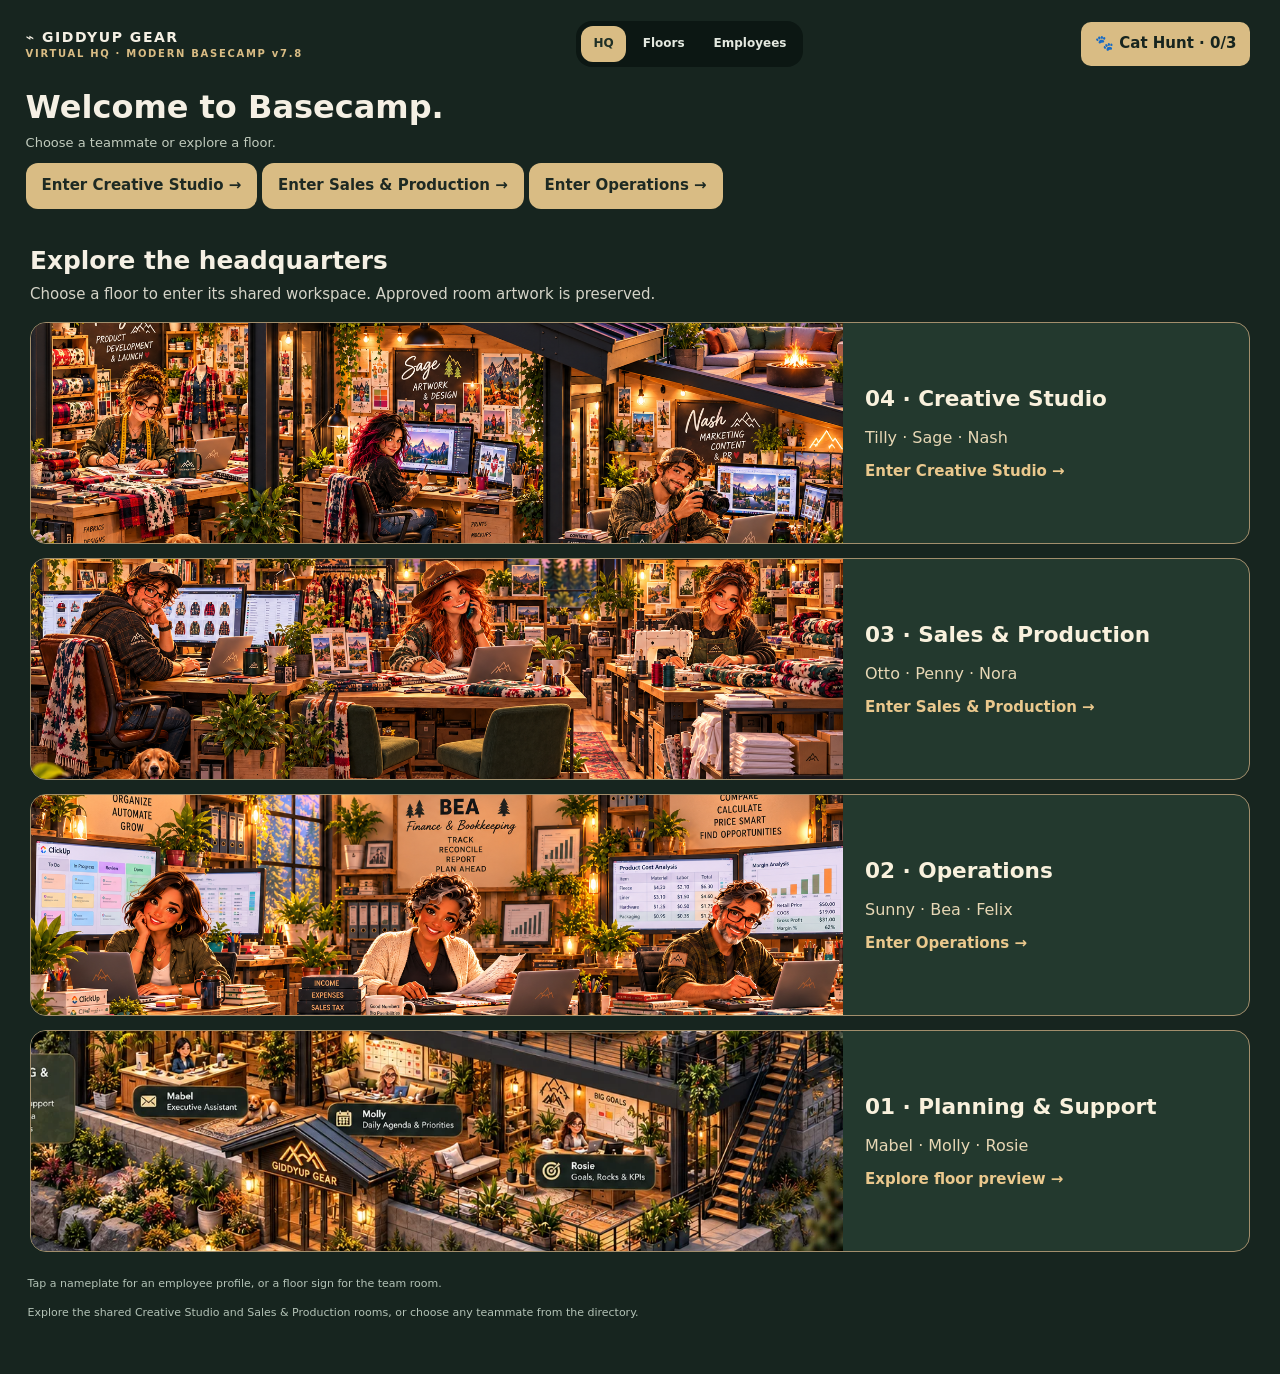
==== commit 9c34efd7: "Build desktop HQ department stack from approved artwork while preserving six-floor mobile HQ" ====
--- a/index.html
+++ b/index.html
@@ -188,8 +188,23 @@
 #studio .intro p::after{content:" On mobile, this room features Tilly and Sage.";display:block;margin-top:6px}
 #operations .intro p::after{content:" On mobile, this room features Sunny and Bea.";display:block;margin-top:6px}
 }
+</style><style id="hq-desktop-building-v2">
+#desktopBuilding{margin:24px auto;max-width:1220px}#desktopBuilding .hq-building-heading{margin-bottom:16px}#desktopBuilding .hq-building-heading h2{margin:0 0 5px;font-size:1.55rem}#desktopBuilding .hq-building-heading p{margin:0;color:#d5d4c8}
+.hq-building-stack{display:grid;gap:14px}.hq-building-floor{display:grid;grid-template-columns:minmax(0,1.6fr) minmax(240px,.8fr);align-items:stretch;width:100%;overflow:hidden;padding:0;text-align:left;background:#23392e;border:1px solid #a28e6c;border-radius:16px;color:#f9f1dd;cursor:pointer;min-height:185px}
+.hq-building-floor img{width:100%;height:220px;object-fit:cover;object-position:center 43%;display:block}
+.hq-building-caption{display:flex;flex-direction:column;justify-content:center;gap:12px;padding:22px}.hq-building-caption strong{font-size:1.35rem}.hq-building-caption small{font-size:1rem;color:#e7d7b5}.hq-building-caption>span{font-weight:800;color:#eac88d}
+.hq-building-floor:hover,.hq-building-floor:focus-visible{outline:3px solid #eac88d;outline-offset:2px}
+@media(max-width:700px){#desktopBuilding{display:none!important}}
+@media(min-width:701px){#desktopBuilding{display:block}.hq-stage{display:none!important}}
 </style></head><body><main class="app"><header class="bar"><div class="brand">⌁ GIDDYUP GEAR<small>VIRTUAL HQ · MODERN BASECAMP v7.8</small></div><nav class="nav"><button class="active" data-go="hq">HQ</button><button data-go="floor">Floors</button><button data-go="people">Employees</button></nav></header>
-<section class="view" id="hq"><div class="intro"><h1>Welcome to Basecamp.</h1><p>Choose a teammate or explore a floor.</p><button type="button" class="studio-entry" id="enterStudio">Enter Creative Studio →</button> <button type="button" class="studio-entry" id="enterSales">Enter Sales &amp; Production →</button> <button type="button" class="studio-entry" id="enterOperations">Enter Operations →</button></div><div class="hq-stage"><div class="panel hero"><img alt="Four-floor Giddyup Gear Virtual HQ, open-concept mountain headquarters with three employees on each floor" id="fullImg" src="assets/art-01.webp"/><img alt="Six-floor mobile Giddyup Gear Virtual HQ, two employees per floor, built-in wooden department signage and a cat" id="mobileHQ" width="1000" height="1778" loading="eager" decoding="async" src="assets/art-02.webp"/><button class="hq-hit desktop floor-hit" type="button" data-layout="desktop" data-level="0" aria-label="View desktop floor 4" style="left:1%;top:16%;width:18%;height:13%"><span class="beam-plaque"><span class="plaque-number">4</span><span class="plaque-name">CREATIVE<br>STUDIO</span></span></button><button class="hq-hit desktop person-hit" type="button" data-person-id="tilly" aria-label="Open Tilly profile" style="left:22%;top:19%;width:17%;height:12%"></button><button class="hq-hit desktop person-hit" type="button" data-person-id="art" aria-label="Open Sage profile" style="left:43%;top:19%;width:18%;height:12%"></button><button class="hq-hit desktop person-hit" type="button" data-person-id="marketing" aria-label="Open Nash profile" style="left:69%;top:19%;width:17%;height:12%"></button><button class="hq-hit desktop floor-hit" type="button" data-layout="desktop" data-level="1" aria-label="View desktop floor 3" style="left:1%;top:33%;width:18%;height:13%"><span class="beam-plaque"><span class="plaque-number">3</span><span class="plaque-name">SALES &<br>PRODUCTION</span></span></button><button class="hq-hit desktop person-hit" type="button" data-person-id="otto" aria-label="Open Otto profile" style="left:22%;top:35%;width:17%;height:12%"></button><button class="hq-hit desktop person-hit" type="button" data-person-id="penny" aria-label="Open Penny profile" style="left:43%;top:35%;width:18%;height:12%"></button><button class="hq-hit desktop person-hit" type="button" data-person-id="nora" aria-label="Open Nora profile" style="left:67%;top:35%;width:18%;height:12%"></button><button class="hq-hit desktop floor-hit" type="button" data-layout="desktop" data-level="2" aria-label="View desktop floor 2" style="left:1%;top:50%;width:18%;height:13%"><span class="beam-plaque"><span class="plaque-number">2</span><span class="plaque-name">OPERATIONS</span></span></button><button class="hq-hit desktop person-hit" type="button" data-person-id="sunny" aria-label="Open Sunny profile" style="left:22%;top:52%;width:17%;height:12%"></button><button class="hq-hit desktop person-hit" type="button" data-person-id="bea" aria-label="Open Bea profile" style="left:43%;top:52%;width:18%;height:12%"></button><button class="hq-hit desktop person-hit" type="button" data-person-id="cost" aria-label="Open Felix profile" style="left:67%;top:52%;width:18%;height:12%"></button><button class="hq-hit desktop floor-hit" type="button" data-layout="desktop" data-level="3" aria-label="View desktop floor 1" style="left:1%;top:67%;width:18%;height:13%"><span class="beam-plaque"><span class="plaque-number">1</span><span class="plaque-name">PLANNING &<br>SUPPORT</span></span></button><button class="hq-hit desktop person-hit" type="button" data-person-id="mabel" aria-label="Open Mabel profile" style="left:21%;top:69%;width:18%;height:12%"></button><button class="hq-hit desktop person-hit" type="button" data-person-id="molly" aria-label="Open Molly profile" style="left:43%;top:69%;width:18%;height:12%"></button><button class="hq-hit desktop person-hit" type="button" data-person-id="rosie" aria-label="Open Rosie profile" style="left:68%;top:69%;width:18%;height:12%"></button><button class="hq-hit mobile floor-hit" type="button" data-layout="mobile" data-level="0" aria-label="View mobile floor 6" style="left:2%;top:19.10%;width:23%;height:9.4%"></button><button class="hq-hit mobile person-hit" type="button" data-person-id="tilly" aria-label="Open Tilly profile" style="left:27.50%;top:19.50%;width:26%;height:8.6%"></button><button class="hq-hit mobile person-hit" type="button" data-person-id="art" aria-label="Open Sage profile" style="left:60.30%;top:19.50%;width:26%;height:8.6%"></button><button class="hq-hit mobile floor-hit" type="button" data-layout="mobile" data-level="1" aria-label="View mobile floor 5" style="left:2%;top:30.30%;width:23%;height:9.4%"></button><button class="hq-hit mobile person-hit" type="button" data-person-id="marketing" aria-label="Open Nash profile" style="left:27.50%;top:30.70%;width:26%;height:8.6%"></button><button class="hq-hit mobile person-hit" type="button" data-person-id="rosie" aria-label="Open Rosie profile" style="left:60.30%;top:30.70%;width:26%;height:8.6%"></button><button class="hq-hit mobile floor-hit" type="button" data-layout="mobile" data-level="2" aria-label="View mobile floor 4" style="left:2%;top:41.30%;width:23%;height:9.4%"></button><button class="hq-hit mobile person-hit" type="button" data-person-id="penny" aria-label="Open Penny profile" style="left:27.50%;top:41.70%;width:26%;height:8.6%"></button><button class="hq-hit mobile person-hit" type="button" data-person-id="nora" aria-label="Open Nora profile" style="left:60.30%;top:41.70%;width:26%;height:8.6%"></button><button class="hq-hit mobile floor-hit" type="button" data-layout="mobile" data-level="3" aria-label="View mobile floor 3" style="left:2%;top:52.70%;width:23%;height:9.4%"></button><button class="hq-hit mobile person-hit" type="button" data-person-id="otto" aria-label="Open Otto profile" style="left:27.50%;top:53.10%;width:26%;height:8.6%"></button><button class="hq-hit mobile person-hit" type="button" data-person-id="sunny" aria-label="Open Sunny profile" style="left:60.30%;top:53.10%;width:26%;height:8.6%"></button><button class="hq-hit mobile floor-hit" type="button" data-layout="mobile" data-level="4" aria-label="View mobile floor 2" style="left:2%;top:63.70%;width:23%;height:9.4%"></button><button class="hq-hit mobile person-hit" type="button" data-person-id="bea" aria-label="Open Bea profile" style="left:27.50%;top:64.10%;width:26%;height:8.6%"></button><button class="hq-hit mobile person-hit" type="button" data-person-id="cost" aria-label="Open Felix profile" style="left:60.30%;top:64.10%;width:26%;height:8.6%"></button><button class="hq-hit mobile floor-hit" type="button" data-layout="mobile" data-level="5" aria-label="View mobile floor 1" style="left:2%;top:74.90%;width:23%;height:9.4%"></button><button class="hq-hit mobile person-hit" type="button" data-person-id="mabel" aria-label="Open Mabel profile" style="left:27.50%;top:75.30%;width:26%;height:8.6%"></button><button class="hq-hit mobile person-hit" type="button" data-person-id="molly" aria-label="Open Molly profile" style="left:60.30%;top:75.30%;width:26%;height:8.6%"></button><div class="hint">Select a teammate or floor</div></div></div></div><div aria-label="Mobile floor directory" class="mobile-pairs" id="mobilePairs"></div><p class="note">Tap a nameplate for an employee profile, or a floor sign for the team room.</p></section>
+<section class="view" id="hq"><div class="intro"><h1>Welcome to Basecamp.</h1><p>Choose a teammate or explore a floor.</p><button type="button" class="studio-entry" id="enterStudio">Enter Creative Studio →</button> <button type="button" class="studio-entry" id="enterSales">Enter Sales &amp; Production →</button> <button type="button" class="studio-entry" id="enterOperations">Enter Operations →</button></div><div class="hq-stage"><div class="panel hero"><img alt="Four-floor Giddyup Gear Virtual HQ, open-concept mountain headquarters with three employees on each floor" id="fullImg" src="assets/art-01.webp"/><img alt="Six-floor mobile Giddyup Gear Virtual HQ, two employees per floor, built-in wooden department signage and a cat" id="mobileHQ" width="1000" height="1778" loading="eager" decoding="async" src="assets/art-02.webp"/><button class="hq-hit desktop floor-hit" type="button" data-layout="desktop" data-level="0" aria-label="View desktop floor 4" style="left:1%;top:16%;width:18%;height:13%"><span class="beam-plaque"><span class="plaque-number">4</span><span class="plaque-name">CREATIVE<br>STUDIO</span></span></button><button class="hq-hit desktop person-hit" type="button" data-person-id="tilly" aria-label="Open Tilly profile" style="left:22%;top:19%;width:17%;height:12%"></button><button class="hq-hit desktop person-hit" type="button" data-person-id="art" aria-label="Open Sage profile" style="left:43%;top:19%;width:18%;height:12%"></button><button class="hq-hit desktop person-hit" type="button" data-person-id="marketing" aria-label="Open Nash profile" style="left:69%;top:19%;width:17%;height:12%"></button><button class="hq-hit desktop floor-hit" type="button" data-layout="desktop" data-level="1" aria-label="View desktop floor 3" style="left:1%;top:33%;width:18%;height:13%"><span class="beam-plaque"><span class="plaque-number">3</span><span class="plaque-name">SALES &<br>PRODUCTION</span></span></button><button class="hq-hit desktop person-hit" type="button" data-person-id="otto" aria-label="Open Otto profile" style="left:22%;top:35%;width:17%;height:12%"></button><button class="hq-hit desktop person-hit" type="button" data-person-id="penny" aria-label="Open Penny profile" style="left:43%;top:35%;width:18%;height:12%"></button><button class="hq-hit desktop person-hit" type="button" data-person-id="nora" aria-label="Open Nora profile" style="left:67%;top:35%;width:18%;height:12%"></button><button class="hq-hit desktop floor-hit" type="button" data-layout="desktop" data-level="2" aria-label="View desktop floor 2" style="left:1%;top:50%;width:18%;height:13%"><span class="beam-plaque"><span class="plaque-number">2</span><span class="plaque-name">OPERATIONS</span></span></button><button class="hq-hit desktop person-hit" type="button" data-person-id="sunny" aria-label="Open Sunny profile" style="left:22%;top:52%;width:17%;height:12%"></button><button class="hq-hit desktop person-hit" type="button" data-person-id="bea" aria-label="Open Bea profile" style="left:43%;top:52%;width:18%;height:12%"></button><button class="hq-hit desktop person-hit" type="button" data-person-id="cost" aria-label="Open Felix profile" style="left:67%;top:52%;width:18%;height:12%"></button><button class="hq-hit desktop floor-hit" type="button" data-layout="desktop" data-level="3" aria-label="View desktop floor 1" style="left:1%;top:67%;width:18%;height:13%"><span class="beam-plaque"><span class="plaque-number">1</span><span class="plaque-name">PLANNING &<br>SUPPORT</span></span></button><button class="hq-hit desktop person-hit" type="button" data-person-id="mabel" aria-label="Open Mabel profile" style="left:21%;top:69%;width:18%;height:12%"></button><button class="hq-hit desktop person-hit" type="button" data-person-id="molly" aria-label="Open Molly profile" style="left:43%;top:69%;width:18%;height:12%"></button><button class="hq-hit desktop person-hit" type="button" data-person-id="rosie" aria-label="Open Rosie profile" style="left:68%;top:69%;width:18%;height:12%"></button><button class="hq-hit mobile floor-hit" type="button" data-layout="mobile" data-level="0" aria-label="View mobile floor 6" style="left:2%;top:19.10%;width:23%;height:9.4%"></button><button class="hq-hit mobile person-hit" type="button" data-person-id="tilly" aria-label="Open Tilly profile" style="left:27.50%;top:19.50%;width:26%;height:8.6%"></button><button class="hq-hit mobile person-hit" type="button" data-person-id="art" aria-label="Open Sage profile" style="left:60.30%;top:19.50%;width:26%;height:8.6%"></button><button class="hq-hit mobile floor-hit" type="button" data-layout="mobile" data-level="1" aria-label="View mobile floor 5" style="left:2%;top:30.30%;width:23%;height:9.4%"></button><button class="hq-hit mobile person-hit" type="button" data-person-id="marketing" aria-label="Open Nash profile" style="left:27.50%;top:30.70%;width:26%;height:8.6%"></button><button class="hq-hit mobile person-hit" type="button" data-person-id="rosie" aria-label="Open Rosie profile" style="left:60.30%;top:30.70%;width:26%;height:8.6%"></button><button class="hq-hit mobile floor-hit" type="button" data-layout="mobile" data-level="2" aria-label="View mobile floor 4" style="left:2%;top:41.30%;width:23%;height:9.4%"></button><button class="hq-hit mobile person-hit" type="button" data-person-id="penny" aria-label="Open Penny profile" style="left:27.50%;top:41.70%;width:26%;height:8.6%"></button><button class="hq-hit mobile person-hit" type="button" data-person-id="nora" aria-label="Open Nora profile" style="left:60.30%;top:41.70%;width:26%;height:8.6%"></button><button class="hq-hit mobile floor-hit" type="button" data-layout="mobile" data-level="3" aria-label="View mobile floor 3" style="left:2%;top:52.70%;width:23%;height:9.4%"></button><button class="hq-hit mobile person-hit" type="button" data-person-id="otto" aria-label="Open Otto profile" style="left:27.50%;top:53.10%;width:26%;height:8.6%"></button><button class="hq-hit mobile person-hit" type="button" data-person-id="sunny" aria-label="Open Sunny profile" style="left:60.30%;top:53.10%;width:26%;height:8.6%"></button><button class="hq-hit mobile floor-hit" type="button" data-layout="mobile" data-level="4" aria-label="View mobile floor 2" style="left:2%;top:63.70%;width:23%;height:9.4%"></button><button class="hq-hit mobile person-hit" type="button" data-person-id="bea" aria-label="Open Bea profile" style="left:27.50%;top:64.10%;width:26%;height:8.6%"></button><button class="hq-hit mobile person-hit" type="button" data-person-id="cost" aria-label="Open Felix profile" style="left:60.30%;top:64.10%;width:26%;height:8.6%"></button><button class="hq-hit mobile floor-hit" type="button" data-layout="mobile" data-level="5" aria-label="View mobile floor 1" style="left:2%;top:74.90%;width:23%;height:9.4%"></button><button class="hq-hit mobile person-hit" type="button" data-person-id="mabel" aria-label="Open Mabel profile" style="left:27.50%;top:75.30%;width:26%;height:8.6%"></button><button class="hq-hit mobile person-hit" type="button" data-person-id="molly" aria-label="Open Molly profile" style="left:60.30%;top:75.30%;width:26%;height:8.6%"></button><div class="hint">Select a teammate or floor</div></div></div></div><section id="desktopBuilding" aria-label="Desktop headquarters departments">
+<div class="hq-building-heading"><h2>Explore the headquarters</h2><p>Choose a floor to enter its shared workspace. Approved room artwork is preserved.</p></div>
+<div class="hq-building-stack">
+<button type="button" class="hq-building-floor" data-room="studio"><img src="assets/creative-studio-approved-v1.png" alt=""><span class="hq-building-caption"><strong>04 · Creative Studio</strong><small>Tilly · Sage · Nash</small><span>Enter Creative Studio →</span></span></button>
+<button type="button" class="hq-building-floor" data-room="sales"><img src="assets/sales-production-approved-v1.png" alt=""><span class="hq-building-caption"><strong>03 · Sales &amp; Production</strong><small>Otto · Penny · Nora</small><span>Enter Sales &amp; Production →</span></span></button>
+<button type="button" class="hq-building-floor" data-room="operations"><img src="assets/operations-desktop-approved-v1.png" alt=""><span class="hq-building-caption"><strong>02 · Operations</strong><small>Sunny · Bea · Felix</small><span>Enter Operations →</span></span></button>
+<button type="button" class="hq-building-floor" data-floor-index="3"><img src="assets/art-07.webp" alt=""><span class="hq-building-caption"><strong>01 · Planning &amp; Support</strong><small>Mabel · Molly · Rosie</small><span>Explore floor preview →</span></span></button>
+</div></section><div aria-label="Mobile floor directory" class="mobile-pairs" id="mobilePairs"></div><p class="note">Tap a nameplate for an employee profile, or a floor sign for the team room.</p></section>
 <section class="view" hidden="" id="floor"><div class="intro"><h1 id="floorTitle">Creative Studio</h1><p>Explore the room, then tap the employee you need.</p></div><div class="floor-toolbar"><button type="button" id="backToHQ">← Back to HQ</button><span id="floorCounter" aria-live="polite"></span></div><div class="floorpick" id="floorpick"></div><button type="button" class="studio-entry" id="floorStudioEntry" hidden>Explore shared Creative Studio →</button><button type="button" class="studio-entry" id="floorSalesEntry" hidden>Explore shared Sales &amp; Production →</button><button type="button" class="studio-entry" id="floorOperationsEntry" hidden>Explore shared Operations →</button><div class="panel"><img alt="Illustrated department room" class="floorimg" id="floorImg" src="assets/art-03.webp"/><div class="employee-row" id="floorPeople"></div></div><p class="note">Each room is part of the original headquarters illustration. Tap a teammate to view their profile.</p></section>
 <section class="view" hidden id="sales">
 <div class="intro"><h1>Sales &amp; Production</h1><p>Meet Otto, Penny, and Nora in their shared workspace, one level below Creative Studio.</p></div>
@@ -260,6 +275,8 @@
 function openFloor(index,layout){activeLayout=layout|| (phone()?'mobile':'desktop');activeFloor=Math.min(Math.max(index,0),currentFloors().length-1);if(activeLayout==='desktop'){if(activeFloor===0){openStudio();return}if(activeFloor===1){openSales();return}if(activeFloor===2){openOperations();return}}else if(activeFloor===0){openStudio();return}renderFloor();show('floor')}
 document.querySelectorAll('[data-go]').forEach(x=>x.onclick=()=>{if(x.dataset.go==='floor')openFloor(0,phone()?'mobile':'desktop');else show(x.dataset.go)});
 $('#fullImg').src=art.full;
+document.querySelectorAll('#desktopBuilding [data-room]').forEach(b=>b.addEventListener('click',()=>show(b.dataset.room)));
+document.querySelectorAll('#desktopBuilding [data-floor-index]').forEach(b=>b.addEventListener('click',()=>openFloor(Number(b.dataset.floorIndex),'desktop')));
 document.querySelectorAll('[data-layout][data-level]').forEach(x=>x.addEventListener('click',()=>openFloor(Number(x.dataset.level),x.dataset.layout)));
 document.querySelectorAll('.hq-hit[data-person-id]').forEach(x=>x.addEventListener('click',()=>{const e=employees.find(e=>e.id===x.dataset.personId);if(e)openPerson(e)}));
 $('#backToHQ').onclick=()=>show('hq');
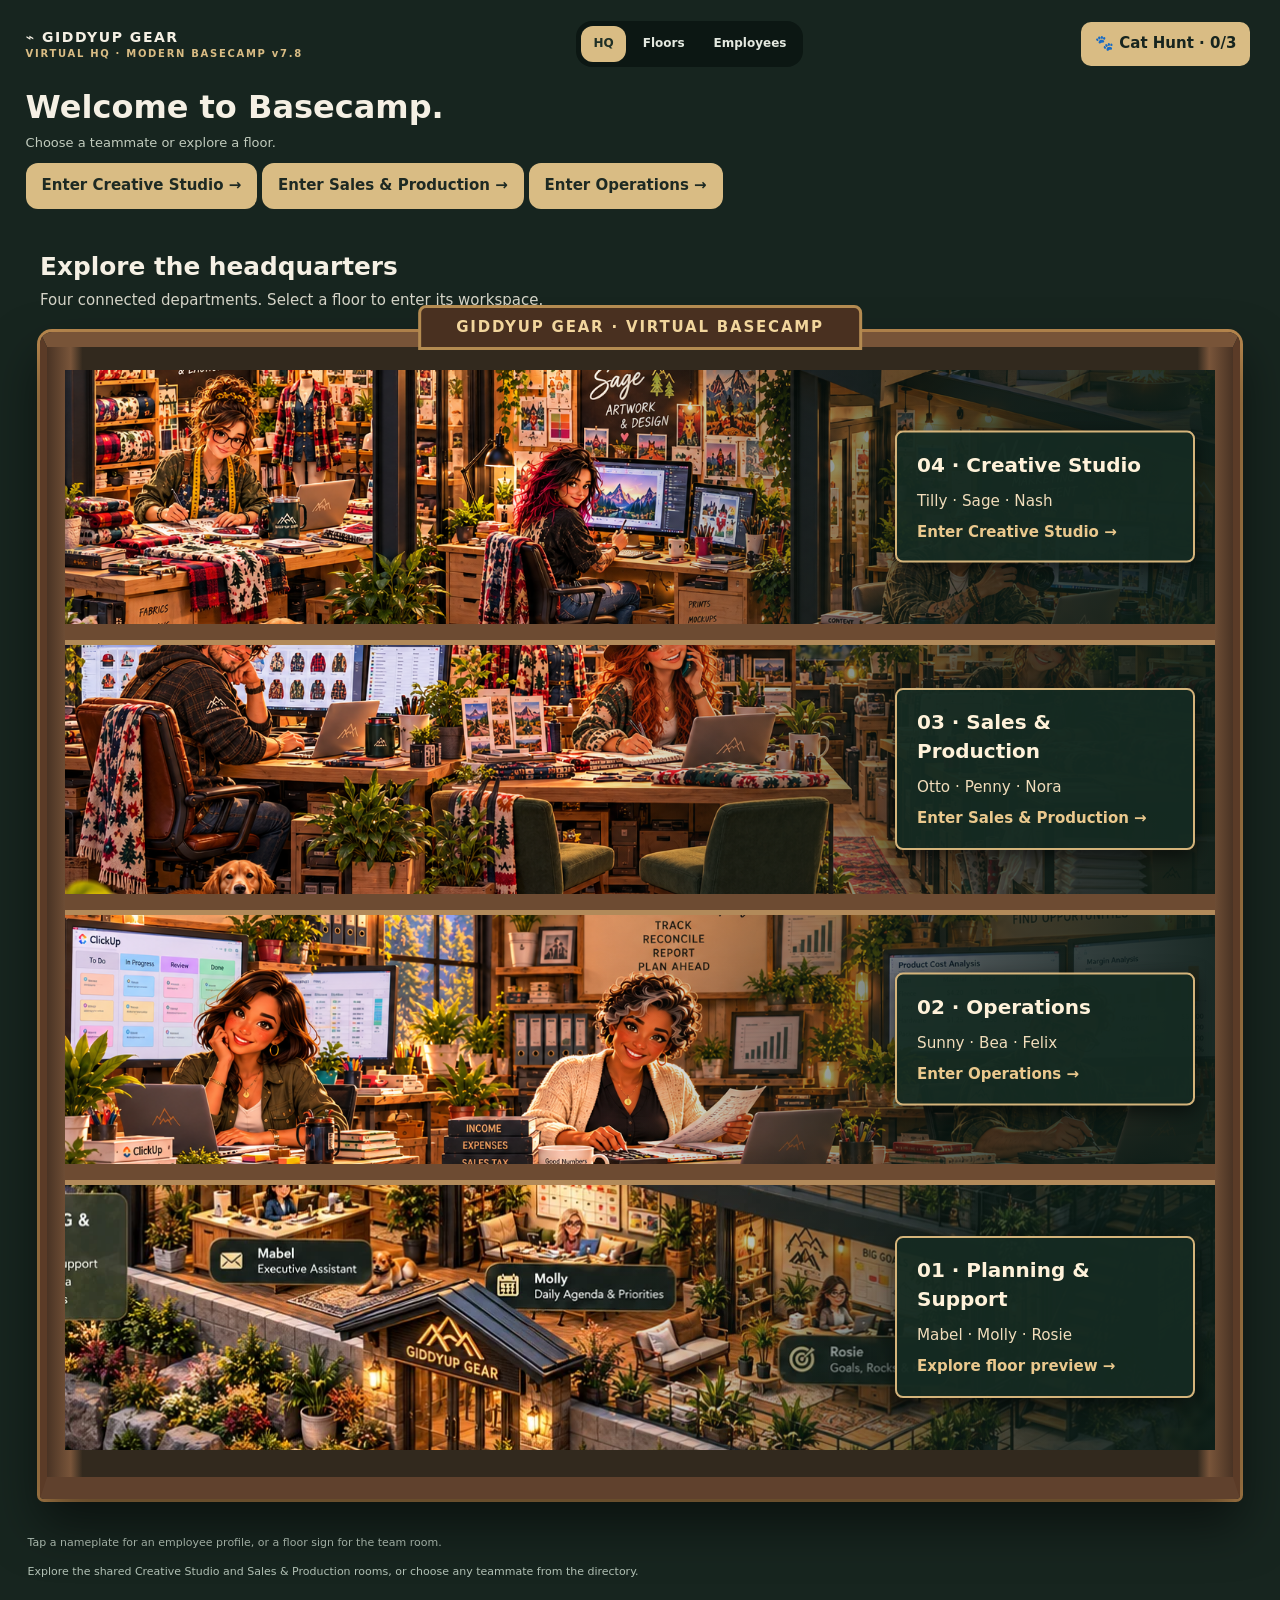
==== commit ef7e01a5: "Unify desktop HQ floor cards into connected architectural building with roof, beams and floor signag" ====
--- a/index.html
+++ b/index.html
@@ -189,16 +189,26 @@
 #operations .intro p::after{content:" On mobile, this room features Sunny and Bea.";display:block;margin-top:6px}
 }
 </style><style id="hq-desktop-building-v2">
-#desktopBuilding{margin:24px auto;max-width:1220px}#desktopBuilding .hq-building-heading{margin-bottom:16px}#desktopBuilding .hq-building-heading h2{margin:0 0 5px;font-size:1.55rem}#desktopBuilding .hq-building-heading p{margin:0;color:#d5d4c8}
-.hq-building-stack{display:grid;gap:14px}.hq-building-floor{display:grid;grid-template-columns:minmax(0,1.6fr) minmax(240px,.8fr);align-items:stretch;width:100%;overflow:hidden;padding:0;text-align:left;background:#23392e;border:1px solid #a28e6c;border-radius:16px;color:#f9f1dd;cursor:pointer;min-height:185px}
-.hq-building-floor img{width:100%;height:220px;object-fit:cover;object-position:center 43%;display:block}
-.hq-building-caption{display:flex;flex-direction:column;justify-content:center;gap:12px;padding:22px}.hq-building-caption strong{font-size:1.35rem}.hq-building-caption small{font-size:1rem;color:#e7d7b5}.hq-building-caption>span{font-weight:800;color:#eac88d}
-.hq-building-floor:hover,.hq-building-floor:focus-visible{outline:3px solid #eac88d;outline-offset:2px}
+#desktopBuilding{margin:30px auto 36px;max-width:1200px}
+#desktopBuilding .hq-building-heading{margin-bottom:20px}
+#desktopBuilding .hq-building-heading h2{margin:0 0 5px;font-size:1.55rem}
+#desktopBuilding .hq-building-heading p{margin:0;color:#d5d4c8}
+.hq-building-stack{position:relative;display:flex;flex-direction:column;gap:0;padding:23px 18px 27px;background:linear-gradient(90deg,#493324,#79553a 2%,#32291e 3%,#32291e 97%,#79553a 98%,#493324);border:7px solid #5b3b27;border-top:15px solid #785438;border-bottom:22px solid #60412d;border-radius:12px 12px 4px 4px;box-shadow:0 25px 50px #0008,0 0 0 3px #bd8b50}
+.hq-building-stack:before{content:"GIDDYUP GEAR  ·  VIRTUAL BASECAMP";position:absolute;z-index:3;top:-42px;left:50%;transform:translateX(-50%);padding:9px 35px;background:#493020;border:3px solid #b48b51;border-radius:8px 8px 0 0;color:#f2d69d;font-weight:900;letter-spacing:.12em;white-space:nowrap}
+.hq-building-floor{position:relative;display:block;width:100%;height:270px;overflow:hidden;padding:0;text-align:left;border:0;border-bottom:16px solid #6d4b32;border-top:5px solid #b28a5a;border-radius:0;background:#24382d;color:#fff2da;cursor:pointer}
+.hq-building-floor:first-child{border-top:0}.hq-building-floor:last-child{border-bottom:0}
+.hq-building-floor:after{content:"";position:absolute;inset:0;pointer-events:none;background:linear-gradient(90deg,transparent 46%,#0d1e18bb 80%,#0d1e18f0 100%)}
+.hq-building-floor img{width:100%;height:100%;object-fit:cover;object-position:center 48%;display:block}
+.hq-building-caption{position:absolute;z-index:2;right:20px;top:50%;transform:translateY(-50%);display:flex;flex-direction:column;gap:10px;width:min(30%,300px);padding:18px 20px;background:#152a22ed;border:2px solid #d5b47b;border-radius:8px;box-shadow:0 6px 20px #0009}
+.hq-building-caption strong{font-size:1.25rem}.hq-building-caption small{font-size:.95rem;color:#f1ddbb}.hq-building-caption>span{font-weight:800;color:#eac88d}
+.hq-building-floor:hover .hq-building-caption,.hq-building-floor:focus-visible .hq-building-caption{background:#315040;outline:3px solid #eac88d}
+.hq-building-floor:focus-visible{outline:4px solid #eac88d;outline-offset:2px;z-index:4}
 @media(max-width:700px){#desktopBuilding{display:none!important}}
 @media(min-width:701px){#desktopBuilding{display:block}.hq-stage{display:none!important}}
+@media(min-width:701px) and (max-width:950px){.hq-building-floor{height:220px}.hq-building-caption{width:40%}}
 </style></head><body><main class="app"><header class="bar"><div class="brand">⌁ GIDDYUP GEAR<small>VIRTUAL HQ · MODERN BASECAMP v7.8</small></div><nav class="nav"><button class="active" data-go="hq">HQ</button><button data-go="floor">Floors</button><button data-go="people">Employees</button></nav></header>
 <section class="view" id="hq"><div class="intro"><h1>Welcome to Basecamp.</h1><p>Choose a teammate or explore a floor.</p><button type="button" class="studio-entry" id="enterStudio">Enter Creative Studio →</button> <button type="button" class="studio-entry" id="enterSales">Enter Sales &amp; Production →</button> <button type="button" class="studio-entry" id="enterOperations">Enter Operations →</button></div><div class="hq-stage"><div class="panel hero"><img alt="Four-floor Giddyup Gear Virtual HQ, open-concept mountain headquarters with three employees on each floor" id="fullImg" src="assets/art-01.webp"/><img alt="Six-floor mobile Giddyup Gear Virtual HQ, two employees per floor, built-in wooden department signage and a cat" id="mobileHQ" width="1000" height="1778" loading="eager" decoding="async" src="assets/art-02.webp"/><button class="hq-hit desktop floor-hit" type="button" data-layout="desktop" data-level="0" aria-label="View desktop floor 4" style="left:1%;top:16%;width:18%;height:13%"><span class="beam-plaque"><span class="plaque-number">4</span><span class="plaque-name">CREATIVE<br>STUDIO</span></span></button><button class="hq-hit desktop person-hit" type="button" data-person-id="tilly" aria-label="Open Tilly profile" style="left:22%;top:19%;width:17%;height:12%"></button><button class="hq-hit desktop person-hit" type="button" data-person-id="art" aria-label="Open Sage profile" style="left:43%;top:19%;width:18%;height:12%"></button><button class="hq-hit desktop person-hit" type="button" data-person-id="marketing" aria-label="Open Nash profile" style="left:69%;top:19%;width:17%;height:12%"></button><button class="hq-hit desktop floor-hit" type="button" data-layout="desktop" data-level="1" aria-label="View desktop floor 3" style="left:1%;top:33%;width:18%;height:13%"><span class="beam-plaque"><span class="plaque-number">3</span><span class="plaque-name">SALES &<br>PRODUCTION</span></span></button><button class="hq-hit desktop person-hit" type="button" data-person-id="otto" aria-label="Open Otto profile" style="left:22%;top:35%;width:17%;height:12%"></button><button class="hq-hit desktop person-hit" type="button" data-person-id="penny" aria-label="Open Penny profile" style="left:43%;top:35%;width:18%;height:12%"></button><button class="hq-hit desktop person-hit" type="button" data-person-id="nora" aria-label="Open Nora profile" style="left:67%;top:35%;width:18%;height:12%"></button><button class="hq-hit desktop floor-hit" type="button" data-layout="desktop" data-level="2" aria-label="View desktop floor 2" style="left:1%;top:50%;width:18%;height:13%"><span class="beam-plaque"><span class="plaque-number">2</span><span class="plaque-name">OPERATIONS</span></span></button><button class="hq-hit desktop person-hit" type="button" data-person-id="sunny" aria-label="Open Sunny profile" style="left:22%;top:52%;width:17%;height:12%"></button><button class="hq-hit desktop person-hit" type="button" data-person-id="bea" aria-label="Open Bea profile" style="left:43%;top:52%;width:18%;height:12%"></button><button class="hq-hit desktop person-hit" type="button" data-person-id="cost" aria-label="Open Felix profile" style="left:67%;top:52%;width:18%;height:12%"></button><button class="hq-hit desktop floor-hit" type="button" data-layout="desktop" data-level="3" aria-label="View desktop floor 1" style="left:1%;top:67%;width:18%;height:13%"><span class="beam-plaque"><span class="plaque-number">1</span><span class="plaque-name">PLANNING &<br>SUPPORT</span></span></button><button class="hq-hit desktop person-hit" type="button" data-person-id="mabel" aria-label="Open Mabel profile" style="left:21%;top:69%;width:18%;height:12%"></button><button class="hq-hit desktop person-hit" type="button" data-person-id="molly" aria-label="Open Molly profile" style="left:43%;top:69%;width:18%;height:12%"></button><button class="hq-hit desktop person-hit" type="button" data-person-id="rosie" aria-label="Open Rosie profile" style="left:68%;top:69%;width:18%;height:12%"></button><button class="hq-hit mobile floor-hit" type="button" data-layout="mobile" data-level="0" aria-label="View mobile floor 6" style="left:2%;top:19.10%;width:23%;height:9.4%"></button><button class="hq-hit mobile person-hit" type="button" data-person-id="tilly" aria-label="Open Tilly profile" style="left:27.50%;top:19.50%;width:26%;height:8.6%"></button><button class="hq-hit mobile person-hit" type="button" data-person-id="art" aria-label="Open Sage profile" style="left:60.30%;top:19.50%;width:26%;height:8.6%"></button><button class="hq-hit mobile floor-hit" type="button" data-layout="mobile" data-level="1" aria-label="View mobile floor 5" style="left:2%;top:30.30%;width:23%;height:9.4%"></button><button class="hq-hit mobile person-hit" type="button" data-person-id="marketing" aria-label="Open Nash profile" style="left:27.50%;top:30.70%;width:26%;height:8.6%"></button><button class="hq-hit mobile person-hit" type="button" data-person-id="rosie" aria-label="Open Rosie profile" style="left:60.30%;top:30.70%;width:26%;height:8.6%"></button><button class="hq-hit mobile floor-hit" type="button" data-layout="mobile" data-level="2" aria-label="View mobile floor 4" style="left:2%;top:41.30%;width:23%;height:9.4%"></button><button class="hq-hit mobile person-hit" type="button" data-person-id="penny" aria-label="Open Penny profile" style="left:27.50%;top:41.70%;width:26%;height:8.6%"></button><button class="hq-hit mobile person-hit" type="button" data-person-id="nora" aria-label="Open Nora profile" style="left:60.30%;top:41.70%;width:26%;height:8.6%"></button><button class="hq-hit mobile floor-hit" type="button" data-layout="mobile" data-level="3" aria-label="View mobile floor 3" style="left:2%;top:52.70%;width:23%;height:9.4%"></button><button class="hq-hit mobile person-hit" type="button" data-person-id="otto" aria-label="Open Otto profile" style="left:27.50%;top:53.10%;width:26%;height:8.6%"></button><button class="hq-hit mobile person-hit" type="button" data-person-id="sunny" aria-label="Open Sunny profile" style="left:60.30%;top:53.10%;width:26%;height:8.6%"></button><button class="hq-hit mobile floor-hit" type="button" data-layout="mobile" data-level="4" aria-label="View mobile floor 2" style="left:2%;top:63.70%;width:23%;height:9.4%"></button><button class="hq-hit mobile person-hit" type="button" data-person-id="bea" aria-label="Open Bea profile" style="left:27.50%;top:64.10%;width:26%;height:8.6%"></button><button class="hq-hit mobile person-hit" type="button" data-person-id="cost" aria-label="Open Felix profile" style="left:60.30%;top:64.10%;width:26%;height:8.6%"></button><button class="hq-hit mobile floor-hit" type="button" data-layout="mobile" data-level="5" aria-label="View mobile floor 1" style="left:2%;top:74.90%;width:23%;height:9.4%"></button><button class="hq-hit mobile person-hit" type="button" data-person-id="mabel" aria-label="Open Mabel profile" style="left:27.50%;top:75.30%;width:26%;height:8.6%"></button><button class="hq-hit mobile person-hit" type="button" data-person-id="molly" aria-label="Open Molly profile" style="left:60.30%;top:75.30%;width:26%;height:8.6%"></button><div class="hint">Select a teammate or floor</div></div></div></div><section id="desktopBuilding" aria-label="Desktop headquarters departments">
-<div class="hq-building-heading"><h2>Explore the headquarters</h2><p>Choose a floor to enter its shared workspace. Approved room artwork is preserved.</p></div>
+<div class="hq-building-heading"><h2>Explore the headquarters</h2><p>Four connected departments. Select a floor to enter its workspace.</p></div>
 <div class="hq-building-stack">
 <button type="button" class="hq-building-floor" data-room="studio"><img src="assets/creative-studio-approved-v1.png" alt=""><span class="hq-building-caption"><strong>04 · Creative Studio</strong><small>Tilly · Sage · Nash</small><span>Enter Creative Studio →</span></span></button>
 <button type="button" class="hq-building-floor" data-room="sales"><img src="assets/sales-production-approved-v1.png" alt=""><span class="hq-building-caption"><strong>03 · Sales &amp; Production</strong><small>Otto · Penny · Nora</small><span>Enter Sales &amp; Production →</span></span></button>
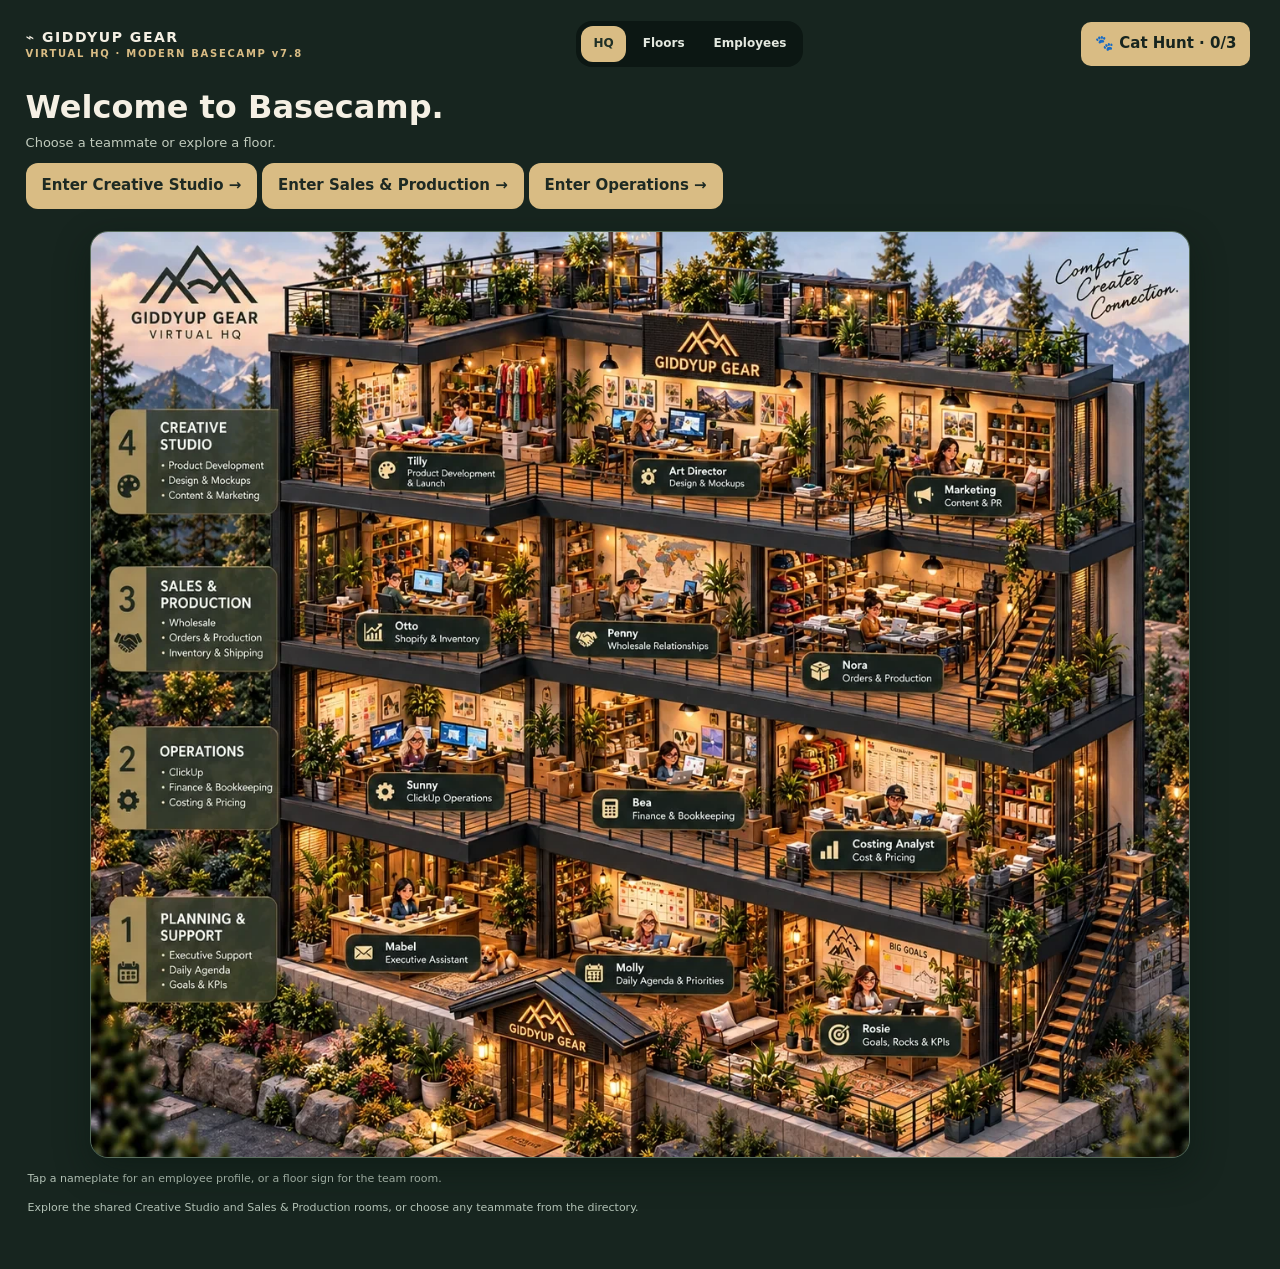
==== commit 567a48e1: "Restore cohesive illustrated cutaway HQ as desktop main building instead of department card stack" ====
--- a/index.html
+++ b/index.html
@@ -204,7 +204,7 @@
 .hq-building-floor:hover .hq-building-caption,.hq-building-floor:focus-visible .hq-building-caption{background:#315040;outline:3px solid #eac88d}
 .hq-building-floor:focus-visible{outline:4px solid #eac88d;outline-offset:2px;z-index:4}
 @media(max-width:700px){#desktopBuilding{display:none!important}}
-@media(min-width:701px){#desktopBuilding{display:block}.hq-stage{display:none!important}}
+@media(min-width:701px){#desktopBuilding{display:none!important}.hq-stage{display:block!important}.hq-stage .hero{max-width:1100px;margin:0 auto}.hq-stage .desktop-wing{display:none!important}}
 @media(min-width:701px) and (max-width:950px){.hq-building-floor{height:220px}.hq-building-caption{width:40%}}
 </style></head><body><main class="app"><header class="bar"><div class="brand">⌁ GIDDYUP GEAR<small>VIRTUAL HQ · MODERN BASECAMP v7.8</small></div><nav class="nav"><button class="active" data-go="hq">HQ</button><button data-go="floor">Floors</button><button data-go="people">Employees</button></nav></header>
 <section class="view" id="hq"><div class="intro"><h1>Welcome to Basecamp.</h1><p>Choose a teammate or explore a floor.</p><button type="button" class="studio-entry" id="enterStudio">Enter Creative Studio →</button> <button type="button" class="studio-entry" id="enterSales">Enter Sales &amp; Production →</button> <button type="button" class="studio-entry" id="enterOperations">Enter Operations →</button></div><div class="hq-stage"><div class="panel hero"><img alt="Four-floor Giddyup Gear Virtual HQ, open-concept mountain headquarters with three employees on each floor" id="fullImg" src="assets/art-01.webp"/><img alt="Six-floor mobile Giddyup Gear Virtual HQ, two employees per floor, built-in wooden department signage and a cat" id="mobileHQ" width="1000" height="1778" loading="eager" decoding="async" src="assets/art-02.webp"/><button class="hq-hit desktop floor-hit" type="button" data-layout="desktop" data-level="0" aria-label="View desktop floor 4" style="left:1%;top:16%;width:18%;height:13%"><span class="beam-plaque"><span class="plaque-number">4</span><span class="plaque-name">CREATIVE<br>STUDIO</span></span></button><button class="hq-hit desktop person-hit" type="button" data-person-id="tilly" aria-label="Open Tilly profile" style="left:22%;top:19%;width:17%;height:12%"></button><button class="hq-hit desktop person-hit" type="button" data-person-id="art" aria-label="Open Sage profile" style="left:43%;top:19%;width:18%;height:12%"></button><button class="hq-hit desktop person-hit" type="button" data-person-id="marketing" aria-label="Open Nash profile" style="left:69%;top:19%;width:17%;height:12%"></button><button class="hq-hit desktop floor-hit" type="button" data-layout="desktop" data-level="1" aria-label="View desktop floor 3" style="left:1%;top:33%;width:18%;height:13%"><span class="beam-plaque"><span class="plaque-number">3</span><span class="plaque-name">SALES &<br>PRODUCTION</span></span></button><button class="hq-hit desktop person-hit" type="button" data-person-id="otto" aria-label="Open Otto profile" style="left:22%;top:35%;width:17%;height:12%"></button><button class="hq-hit desktop person-hit" type="button" data-person-id="penny" aria-label="Open Penny profile" style="left:43%;top:35%;width:18%;height:12%"></button><button class="hq-hit desktop person-hit" type="button" data-person-id="nora" aria-label="Open Nora profile" style="left:67%;top:35%;width:18%;height:12%"></button><button class="hq-hit desktop floor-hit" type="button" data-layout="desktop" data-level="2" aria-label="View desktop floor 2" style="left:1%;top:50%;width:18%;height:13%"><span class="beam-plaque"><span class="plaque-number">2</span><span class="plaque-name">OPERATIONS</span></span></button><button class="hq-hit desktop person-hit" type="button" data-person-id="sunny" aria-label="Open Sunny profile" style="left:22%;top:52%;width:17%;height:12%"></button><button class="hq-hit desktop person-hit" type="button" data-person-id="bea" aria-label="Open Bea profile" style="left:43%;top:52%;width:18%;height:12%"></button><button class="hq-hit desktop person-hit" type="button" data-person-id="cost" aria-label="Open Felix profile" style="left:67%;top:52%;width:18%;height:12%"></button><button class="hq-hit desktop floor-hit" type="button" data-layout="desktop" data-level="3" aria-label="View desktop floor 1" style="left:1%;top:67%;width:18%;height:13%"><span class="beam-plaque"><span class="plaque-number">1</span><span class="plaque-name">PLANNING &<br>SUPPORT</span></span></button><button class="hq-hit desktop person-hit" type="button" data-person-id="mabel" aria-label="Open Mabel profile" style="left:21%;top:69%;width:18%;height:12%"></button><button class="hq-hit desktop person-hit" type="button" data-person-id="molly" aria-label="Open Molly profile" style="left:43%;top:69%;width:18%;height:12%"></button><button class="hq-hit desktop person-hit" type="button" data-person-id="rosie" aria-label="Open Rosie profile" style="left:68%;top:69%;width:18%;height:12%"></button><button class="hq-hit mobile floor-hit" type="button" data-layout="mobile" data-level="0" aria-label="View mobile floor 6" style="left:2%;top:19.10%;width:23%;height:9.4%"></button><button class="hq-hit mobile person-hit" type="button" data-person-id="tilly" aria-label="Open Tilly profile" style="left:27.50%;top:19.50%;width:26%;height:8.6%"></button><button class="hq-hit mobile person-hit" type="button" data-person-id="art" aria-label="Open Sage profile" style="left:60.30%;top:19.50%;width:26%;height:8.6%"></button><button class="hq-hit mobile floor-hit" type="button" data-layout="mobile" data-level="1" aria-label="View mobile floor 5" style="left:2%;top:30.30%;width:23%;height:9.4%"></button><button class="hq-hit mobile person-hit" type="button" data-person-id="marketing" aria-label="Open Nash profile" style="left:27.50%;top:30.70%;width:26%;height:8.6%"></button><button class="hq-hit mobile person-hit" type="button" data-person-id="rosie" aria-label="Open Rosie profile" style="left:60.30%;top:30.70%;width:26%;height:8.6%"></button><button class="hq-hit mobile floor-hit" type="button" data-layout="mobile" data-level="2" aria-label="View mobile floor 4" style="left:2%;top:41.30%;width:23%;height:9.4%"></button><button class="hq-hit mobile person-hit" type="button" data-person-id="penny" aria-label="Open Penny profile" style="left:27.50%;top:41.70%;width:26%;height:8.6%"></button><button class="hq-hit mobile person-hit" type="button" data-person-id="nora" aria-label="Open Nora profile" style="left:60.30%;top:41.70%;width:26%;height:8.6%"></button><button class="hq-hit mobile floor-hit" type="button" data-layout="mobile" data-level="3" aria-label="View mobile floor 3" style="left:2%;top:52.70%;width:23%;height:9.4%"></button><button class="hq-hit mobile person-hit" type="button" data-person-id="otto" aria-label="Open Otto profile" style="left:27.50%;top:53.10%;width:26%;height:8.6%"></button><button class="hq-hit mobile person-hit" type="button" data-person-id="sunny" aria-label="Open Sunny profile" style="left:60.30%;top:53.10%;width:26%;height:8.6%"></button><button class="hq-hit mobile floor-hit" type="button" data-layout="mobile" data-level="4" aria-label="View mobile floor 2" style="left:2%;top:63.70%;width:23%;height:9.4%"></button><button class="hq-hit mobile person-hit" type="button" data-person-id="bea" aria-label="Open Bea profile" style="left:27.50%;top:64.10%;width:26%;height:8.6%"></button><button class="hq-hit mobile person-hit" type="button" data-person-id="cost" aria-label="Open Felix profile" style="left:60.30%;top:64.10%;width:26%;height:8.6%"></button><button class="hq-hit mobile floor-hit" type="button" data-layout="mobile" data-level="5" aria-label="View mobile floor 1" style="left:2%;top:74.90%;width:23%;height:9.4%"></button><button class="hq-hit mobile person-hit" type="button" data-person-id="mabel" aria-label="Open Mabel profile" style="left:27.50%;top:75.30%;width:26%;height:8.6%"></button><button class="hq-hit mobile person-hit" type="button" data-person-id="molly" aria-label="Open Molly profile" style="left:60.30%;top:75.30%;width:26%;height:8.6%"></button><div class="hint">Select a teammate or floor</div></div></div></div><section id="desktopBuilding" aria-label="Desktop headquarters departments">
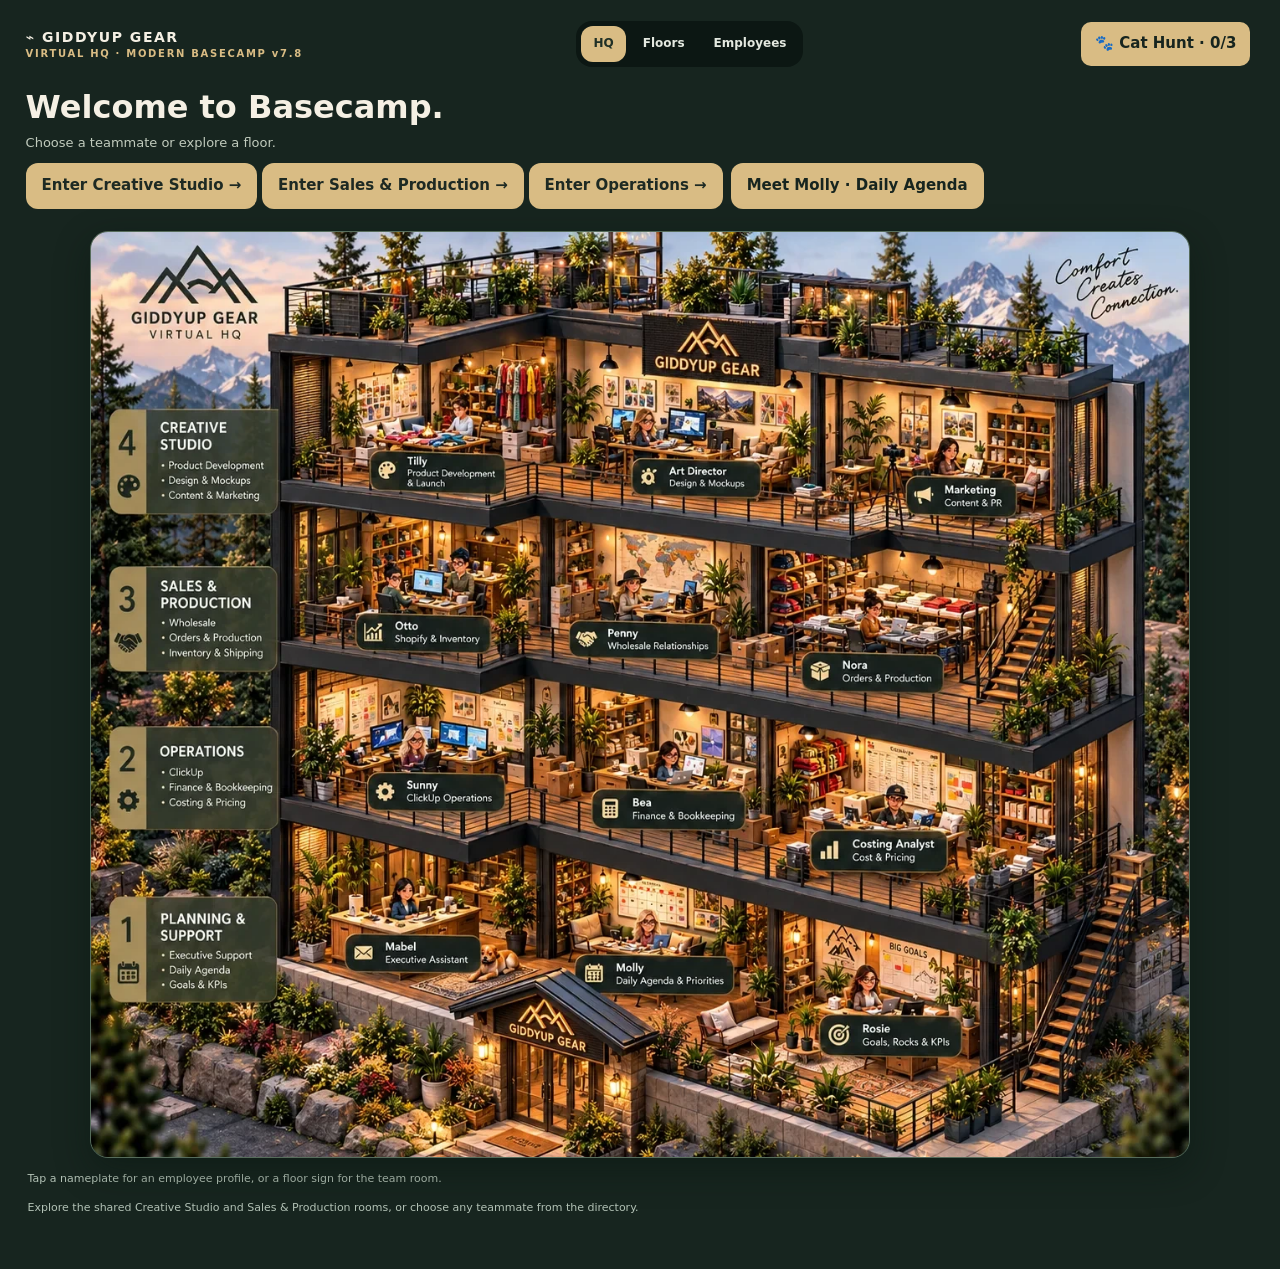
==== commit 080f5751: "Correct Sunny profile using approved Operations art and surface Molly in HQ" ====
--- a/index.html
+++ b/index.html
@@ -188,7 +188,7 @@
 #studio .intro p::after{content:" On mobile, this room features Tilly and Sage.";display:block;margin-top:6px}
 #operations .intro p::after{content:" On mobile, this room features Sunny and Bea.";display:block;margin-top:6px}
 }
-</style><style id="hq-desktop-building-v2">
+</style><style id="hq-sunny-profile-correction">#personImage.sunny-scene{height:260px;max-height:none;object-fit:cover;object-position:0% 42%}</style><style id="hq-desktop-building-v2">
 #desktopBuilding{margin:30px auto 36px;max-width:1200px}
 #desktopBuilding .hq-building-heading{margin-bottom:20px}
 #desktopBuilding .hq-building-heading h2{margin:0 0 5px;font-size:1.55rem}
@@ -315,11 +315,18 @@
 }
 function renderMobileDirectory(){const root=$('#mobilePairs');root.innerHTML='';mobileFloors.forEach((f,i)=>{const b=document.createElement('button');b.type='button';b.innerHTML='<strong>Floor '+(6-i)+' · '+f.name+'</strong><small>'+f.ids.map(id=>employees.find(e=>e.id===id)?.name).join(' + ')+'</small>';b.onclick=()=>openFloor(i,'mobile');root.appendChild(b)})}
 function avatar(e){const glasses=['tilly','molly','sunny','bea','nora','art'].includes(e.id);return `<svg viewBox="0 0 110 135" aria-hidden="true" xmlns="http://www.w3.org/2000/svg"><path d="M16 135 Q18 95 43 93 L67 93 Q92 95 94 135" fill="${e.shirt}"/><path d="M43 90h24v18q-12 12-24 0z" fill="${e.skin}"/><ellipse cx="55" cy="55" rx="34" ry="43" fill="${e.hair}"/><ellipse cx="55" cy="62" rx="27" ry="34" fill="${e.skin}"/><path d="M26 50 Q28 14 56 17 Q85 18 84 52 Q69 41 64 29 Q51 49 26 50" fill="${e.hair}"/><ellipse cx="45" cy="63" rx="3" ry="4" fill="#282d28"/><ellipse cx="65" cy="63" rx="3" ry="4" fill="#282d28"/>${glasses?'<g fill="none" stroke="#383b35" stroke-width="2.8"><rect x="33" y="54" width="21" height="18" rx="7"/><rect x="56" y="54" width="21" height="18" rx="7"/><path d="M54 60h3"/></g>':''}<path d="M49 79 Q55 84 61 79" fill="none" stroke="#8b4e44" stroke-width="2" stroke-linecap="round"/></svg>`}
-const approvedPortraits={"tilly":"assets/art-08.webp","mabel":"assets/art-09.webp","art":"assets/art-10.webp","otto":"assets/art-11.webp","penny":"assets/art-12.webp","nora":"assets/art-13.webp","bea":"assets/art-14.webp","cost":"assets/art-15.webp","sunny":"assets/art-16.webp","molly":"assets/art-17.webp","rosie":"assets/art-18.webp","marketing":"assets/art-19.webp"};
+const approvedPortraits={"tilly":"assets/art-08.webp","mabel":"assets/art-09.webp","art":"assets/art-10.webp","otto":"assets/art-11.webp","penny":"assets/art-12.webp","nora":"assets/art-13.webp","bea":"assets/art-14.webp","cost":"assets/art-15.webp","sunny":"assets/operations-mobile-sunny-bea-approved-v1.png","molly":"assets/art-17.webp","rosie":"assets/art-18.webp","marketing":"assets/art-19.webp"};
 const groups=['All','Creative','Sales & Production','Operations','Planning'];function renderFilters(){$('#filters').innerHTML='';groups.forEach(g=>{const b=document.createElement('button');b.textContent=g;b.className=filter===g?'active':'';b.onclick=()=>{filter=g;renderFilters();renderCards()};$('#filters').appendChild(b)})}
 function renderCards(){const q=$('#search').value.toLowerCase();$('#cards').innerHTML='';employees.filter(e=>(filter==='All'||e.dept===filter)&&(e.name+' '+e.role).toLowerCase().includes(q)).forEach(e=>{const b=document.createElement('button');b.className='card'+(approvedPortraits[e.id]?' approved':'');b.style.setProperty('--shade',e.bg);b.innerHTML=`<div class="portrait">${approvedPortraits[e.id]?`<img src="${approvedPortraits[e.id]}" alt="Portrait of ${e.name}" loading="lazy">`:avatar(e)}</div><strong>${e.name}</strong><span>${e.role}</span><em class="${e.link?'':'pending'}">${e.link?'● PLUGIN INSTALLED':'◇ LINK PENDING'}</em>${approvedPortraits[e.id]?'<em class="approved-status">✓ APPROVED PORTRAIT</em>':''}`;b.onclick=()=>openPerson(e);$('#cards').appendChild(b)})}
-function openPerson(e){previousFocus=document.activeElement;const photo=$('#personImage');photo.classList.toggle('visible',!!approvedPortraits[e.id]);photo.src=approvedPortraits[e.id]||'';photo.alt=approvedPortraits[e.id]?'Approved portrait of '+e.name:'';$('#personName').textContent=e.name;$('#personRole').textContent=e.role;$('#personDesc').textContent=e.desc;$('#personStatus').textContent=e.link?'ChatGPT assistant link is configured; live connection and permissions have not been verified in this pilot.':'This is a planned or existing role without a verified plugin link in the app yet.';$('#launch').disabled=!e.link;$('#launch').textContent=e.link?'Open '+e.name+' in ChatGPT ↗':'Assistant link pending';$('#launch').onclick=()=>{if(e.link)window.open(e.link,'_blank','noopener,noreferrer')};$('#modal').classList.add('open');$('#close').focus()}
-function close(){$('#modal').classList.remove('open');if(previousFocus&&previousFocus.focus)previousFocus.focus()}$('#close').onclick=close;$('#cancel').onclick=close;$('#modal').onclick=e=>{if(e.target.id==='modal')close()};document.addEventListener('keydown',e=>{if(e.key==='Escape')close()});$('#search').oninput=renderCards;renderMobileDirectory();renderFloor();renderFilters();renderCards();
+function openPerson(e){previousFocus=document.activeElement;const photo=$('#personImage');photo.classList.toggle('visible',!!approvedPortraits[e.id]);photo.src=approvedPortraits[e.id]||'';photo.alt=e.id==='sunny'?'Sunny in the approved Operations workspace':(approvedPortraits[e.id]?'Approved portrait of '+e.name:'');photo.classList.toggle('sunny-scene',e.id==='sunny');$('#personName').textContent=e.name;$('#personRole').textContent=e.role;$('#personDesc').textContent=e.desc;$('#personStatus').textContent=e.link?'ChatGPT assistant link is configured; live connection and permissions have not been verified in this pilot.':'This is a planned or existing role without a verified plugin link in the app yet.';$('#launch').disabled=!e.link;$('#launch').textContent=e.link?'Open '+e.name+' in ChatGPT ↗':'Assistant link pending';$('#launch').onclick=()=>{if(e.link)window.open(e.link,'_blank','noopener,noreferrer')};$('#modal').classList.add('open');$('#close').focus()}
+function close(){$('#modal').classList.remove('open');if(previousFocus&&previousFocus.focus)previousFocus.focus()}$('#close').onclick=close;$('#cancel').onclick=close;$('#modal').onclick=e=>{if(e.target.id==='modal')close()};document.addEventListener('keydown',e=>{if(e.key==='Escape')close()});// Planning shortcut: Molly is present in the directory and Floor 1; make her easy to find from HQ.
+const mollyShortcut=document.createElement('button');
+mollyShortcut.type='button';mollyShortcut.textContent='Meet Molly · Daily Agenda';mollyShortcut.setAttribute('aria-label','Open Molly’s employee profile');
+mollyShortcut.style.cssText='background:#d9bc84;color:#17251f;border:0;border-radius:12px;padding:12px 16px;font-weight:800;cursor:pointer;margin:8px';
+mollyShortcut.onclick=()=>{const molly=employees.find(e=>e.id==='molly');if(molly)openPerson(molly)};
+const hqIntro=document.querySelector('#hq .intro');
+if(hqIntro)hqIntro.appendChild(mollyShortcut);
+$('#search').oninput=renderCards;renderMobileDirectory();renderFloor();renderFilters();renderCards();
 </script><script>window.addEventListener("resize",()=>{if(document.querySelector("#floor")&&!document.querySelector("#floor").hidden){const target=window.matchMedia("(max-width:700px)").matches?"mobile":"desktop";if(activeLayout!==target)openFloor(0,target)}});</script><script>
 (() => {
   const key='giddyup-cat-hunt-v1', cats=['sage','visitor','molly'];
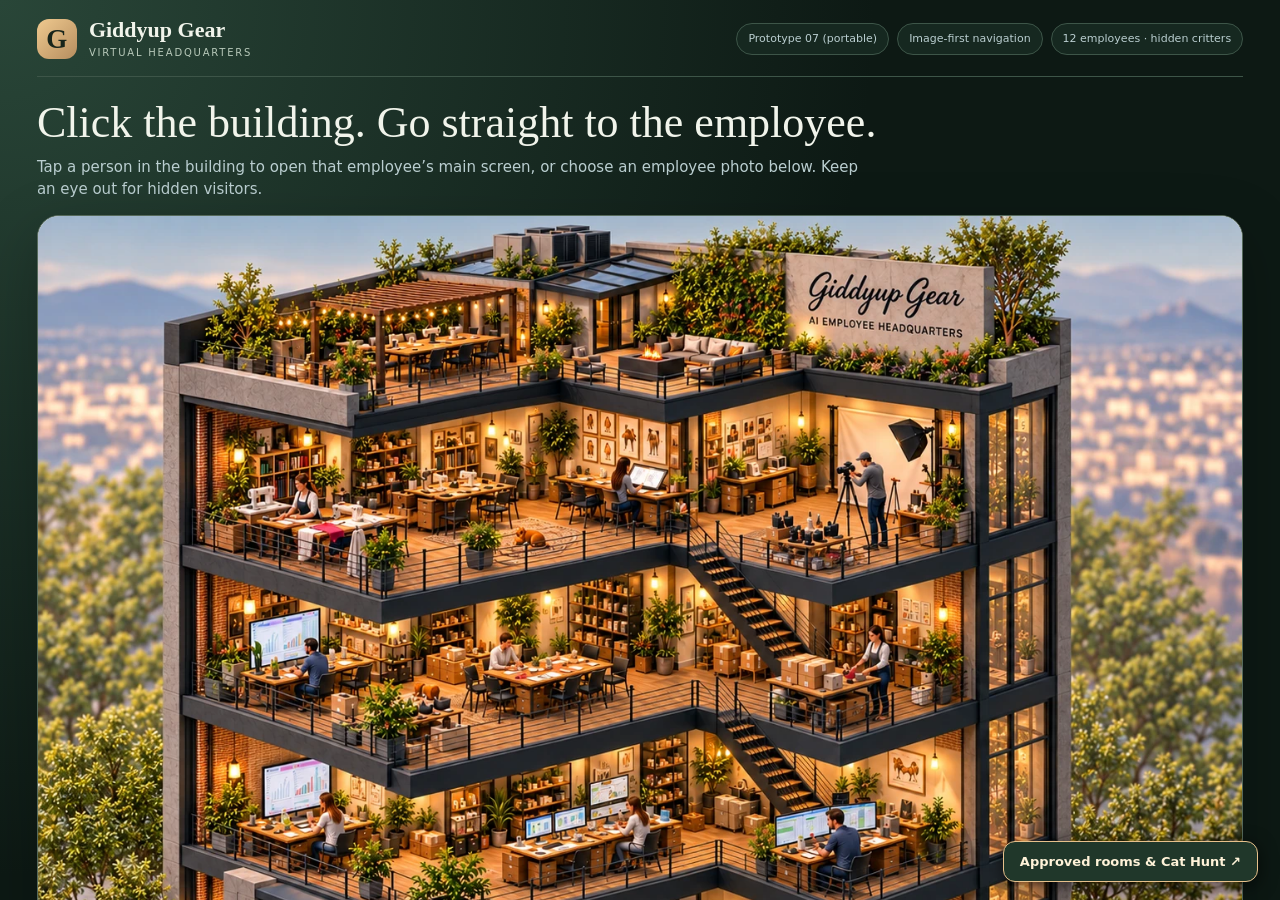
==== commit 2a88df77: "Publish approved Prototype 07 as desktop entrance while preserving mobile HQ and classic rooms" ====
--- a/index.html
+++ b/index.html
@@ -188,7 +188,7 @@
 #studio .intro p::after{content:" On mobile, this room features Tilly and Sage.";display:block;margin-top:6px}
 #operations .intro p::after{content:" On mobile, this room features Sunny and Bea.";display:block;margin-top:6px}
 }
-</style><style id="hq-sunny-profile-correction">#personImage.sunny-scene{height:260px;max-height:none;object-fit:cover;object-position:0% 42%}</style><style id="hq-desktop-building-v2">
+</style><style id="hq-sunny-profile-correction">#personImage.sunny-scene{height:260px;max-height:none;object-fit:cover;object-position:0% 52%;clip-path:inset(0 49% 0 0);width:200%;max-width:none}</style><style id="hq-desktop-building-v2">
 #desktopBuilding{margin:30px auto 36px;max-width:1200px}
 #desktopBuilding .hq-building-heading{margin-bottom:20px}
 #desktopBuilding .hq-building-heading h2{margin:0 0 5px;font-size:1.55rem}
@@ -358,4 +358,24 @@
   document.querySelector('#huntReset').onclick=()=>{found.clear();try{localStorage.removeItem(key)}catch{}document.querySelector('#huntMessage').textContent='A fresh hunt awaits!';toast.hidden=true;start();update()};document.querySelector('#newMatch').onclick=start;start();update();
 })();
 
+</script><style id="desktop-prototype-v07-live">
+#newDesktopHQ{display:none}
+@media(min-width:701px){
+ body.desktop-v07{overflow:hidden}
+ body.desktop-v07>.app,body.desktop-v07>.bottom{display:none!important}
+ body.desktop-v07 #newDesktopHQ{display:block;position:fixed;inset:0;z-index:999;background:#0d1914}
+ #newDesktopHQ iframe{display:block;width:100%;height:100%;border:0}
+ #newDesktopHQ .classic-access{position:fixed;right:22px;bottom:18px;z-index:1001;border:1px solid #e6c08b;border-radius:12px;background:#20372a;color:#fff3d9;padding:12px 16px;font:700 13px system-ui;box-shadow:0 4px 18px #0009;text-decoration:none}
+}
+</style>
+<div id="newDesktopHQ" aria-label="New four-story Giddyup Gear headquarters">
+<iframe title="Giddyup Gear four-story Virtual HQ" src="preview/v07/" loading="eager"></iframe>
+<a class="classic-access" href="?classic=1">Approved rooms &amp; Cat Hunt ↗</a>
+</div>
+<script id="desktop-prototype-v07-switch">
+(function(){
+ const desktop=window.matchMedia('(min-width:701px)').matches;
+ const classic=new URLSearchParams(location.search).get('classic')==='1';
+ if(desktop&&!classic)document.body.classList.add('desktop-v07');
+})();
 </script></body></html>
